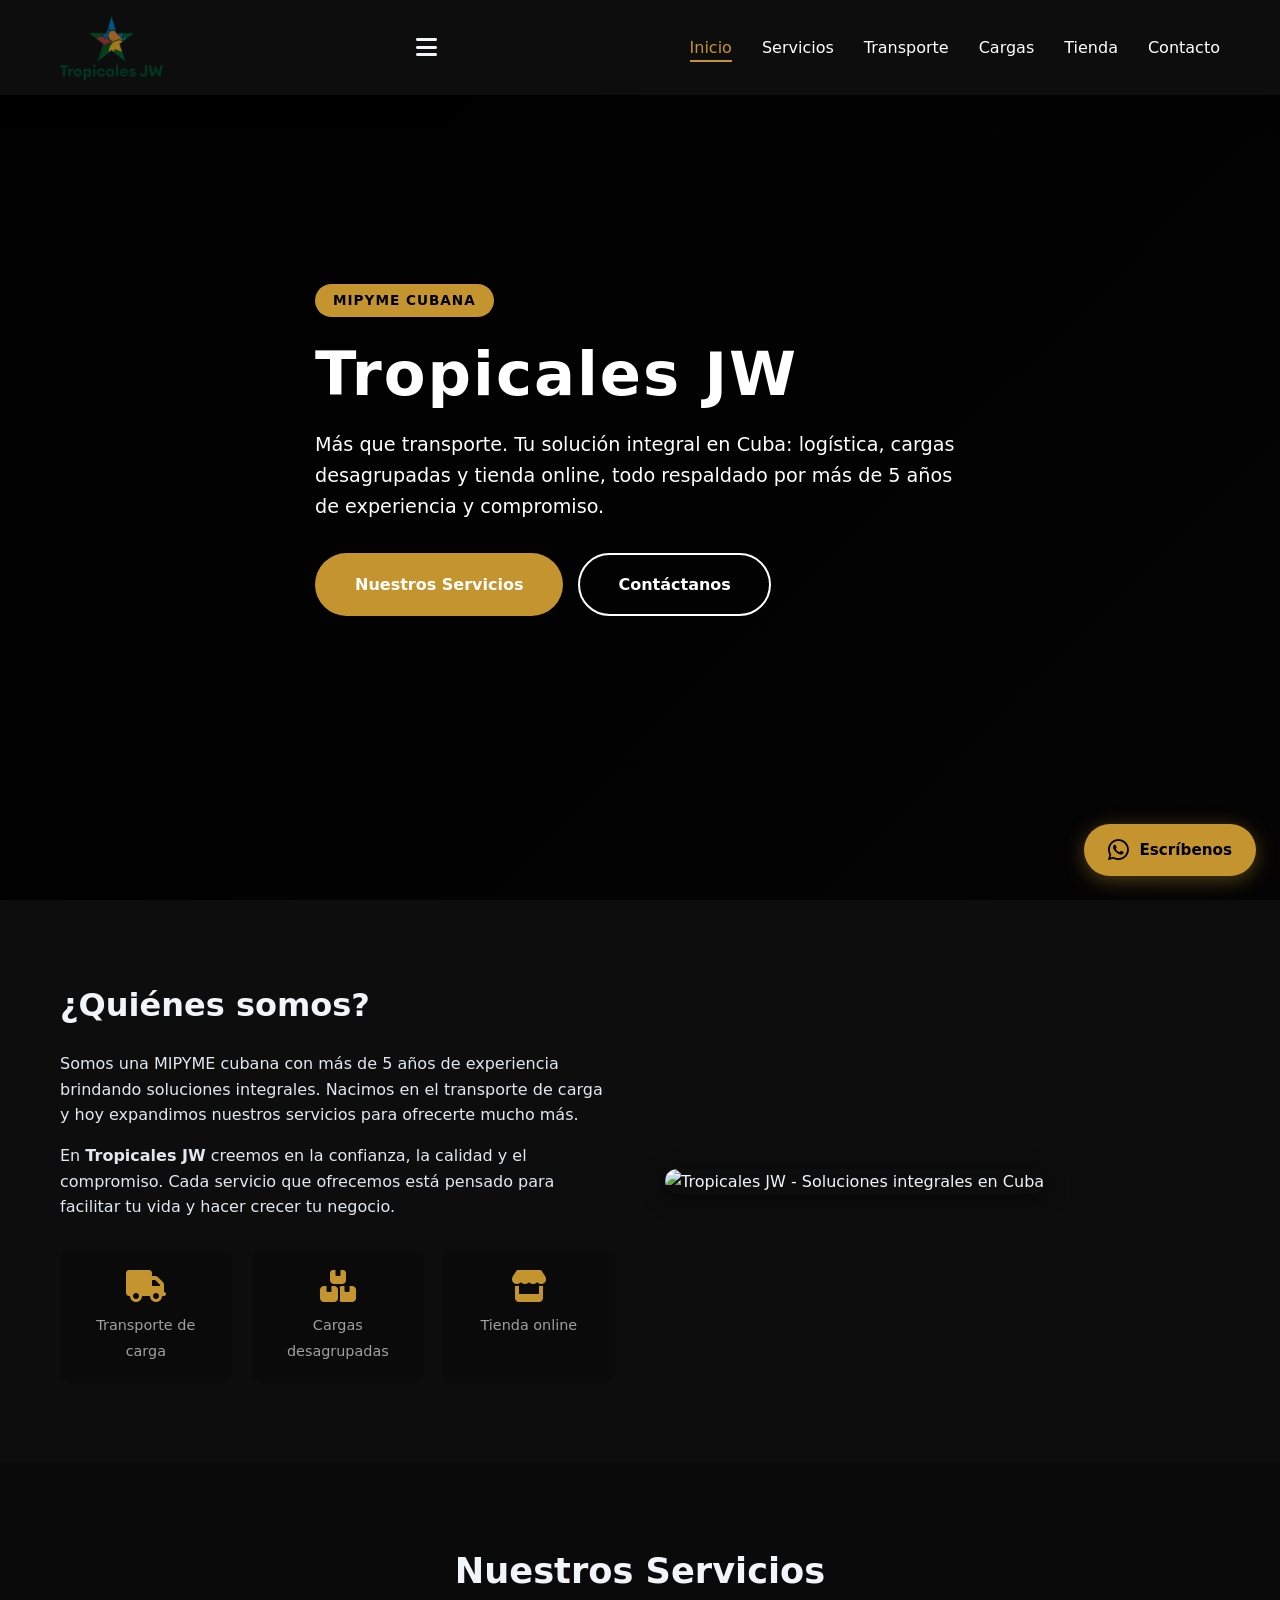
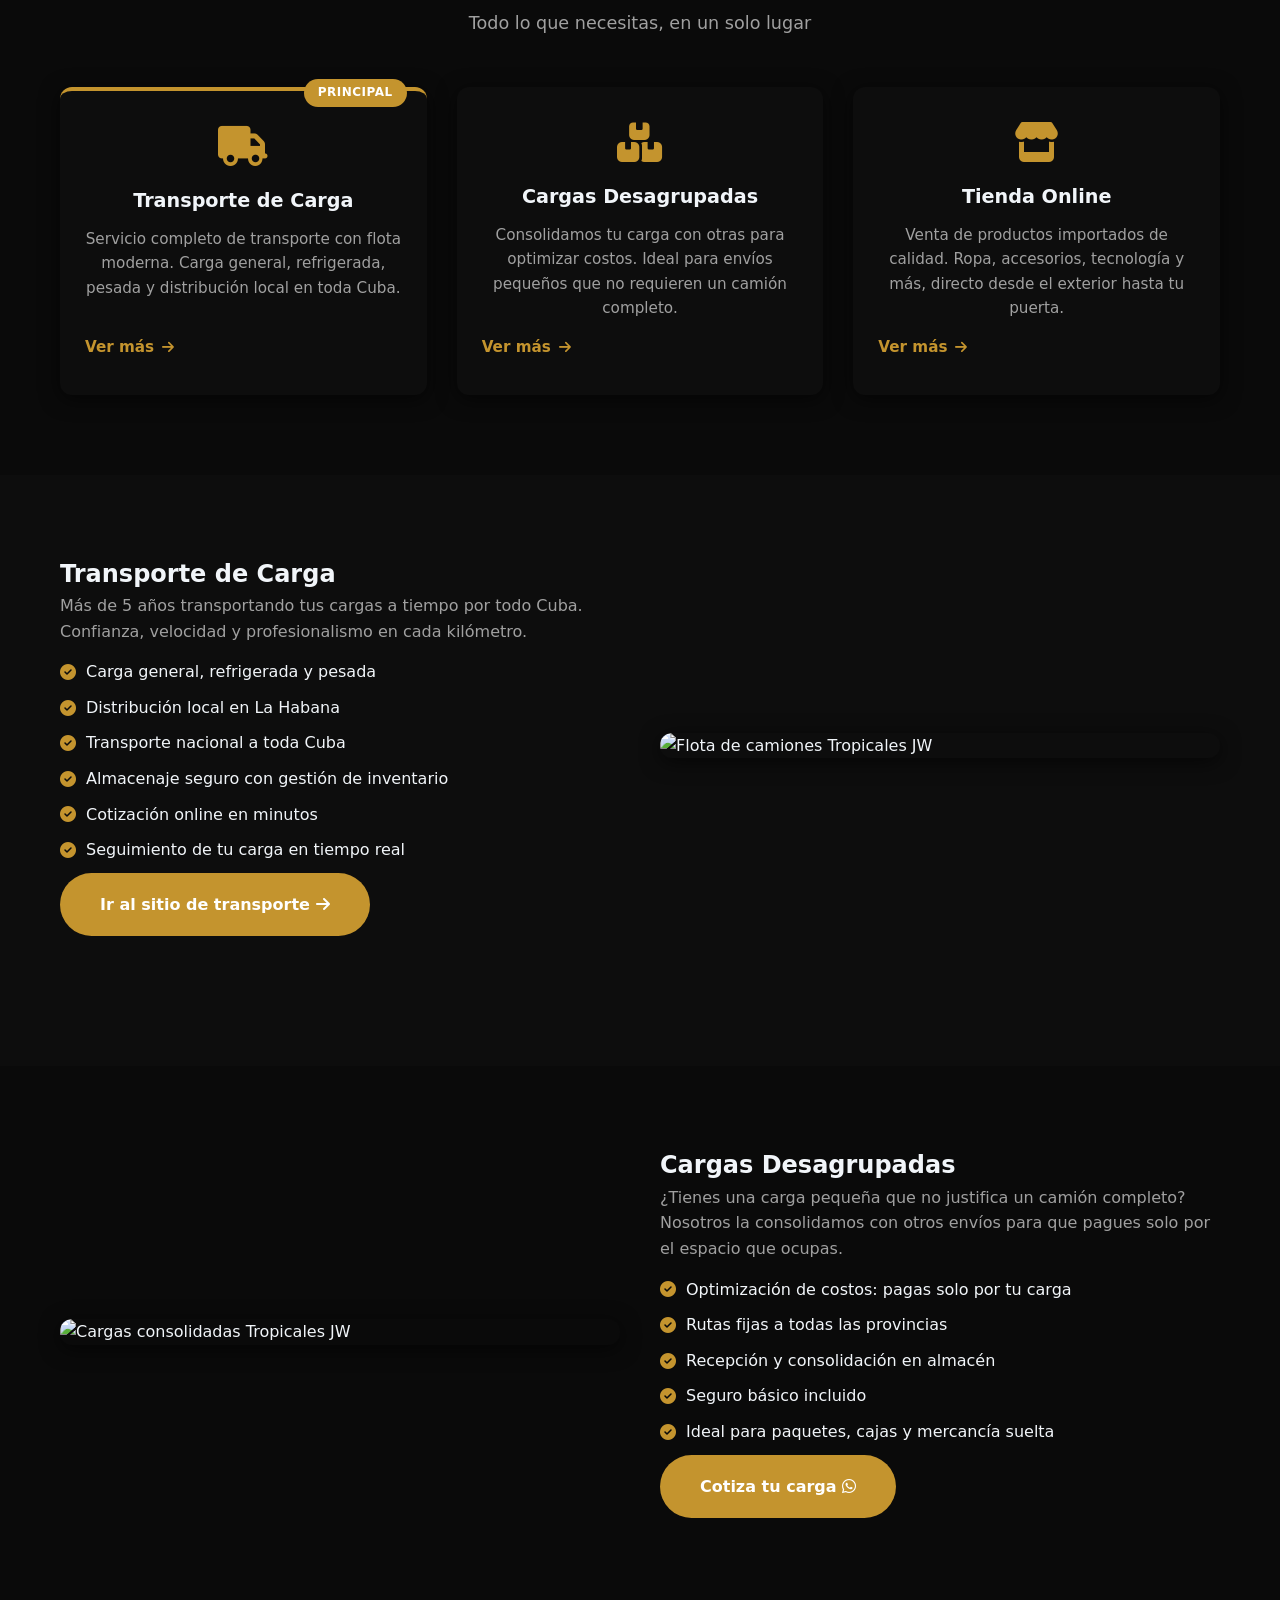
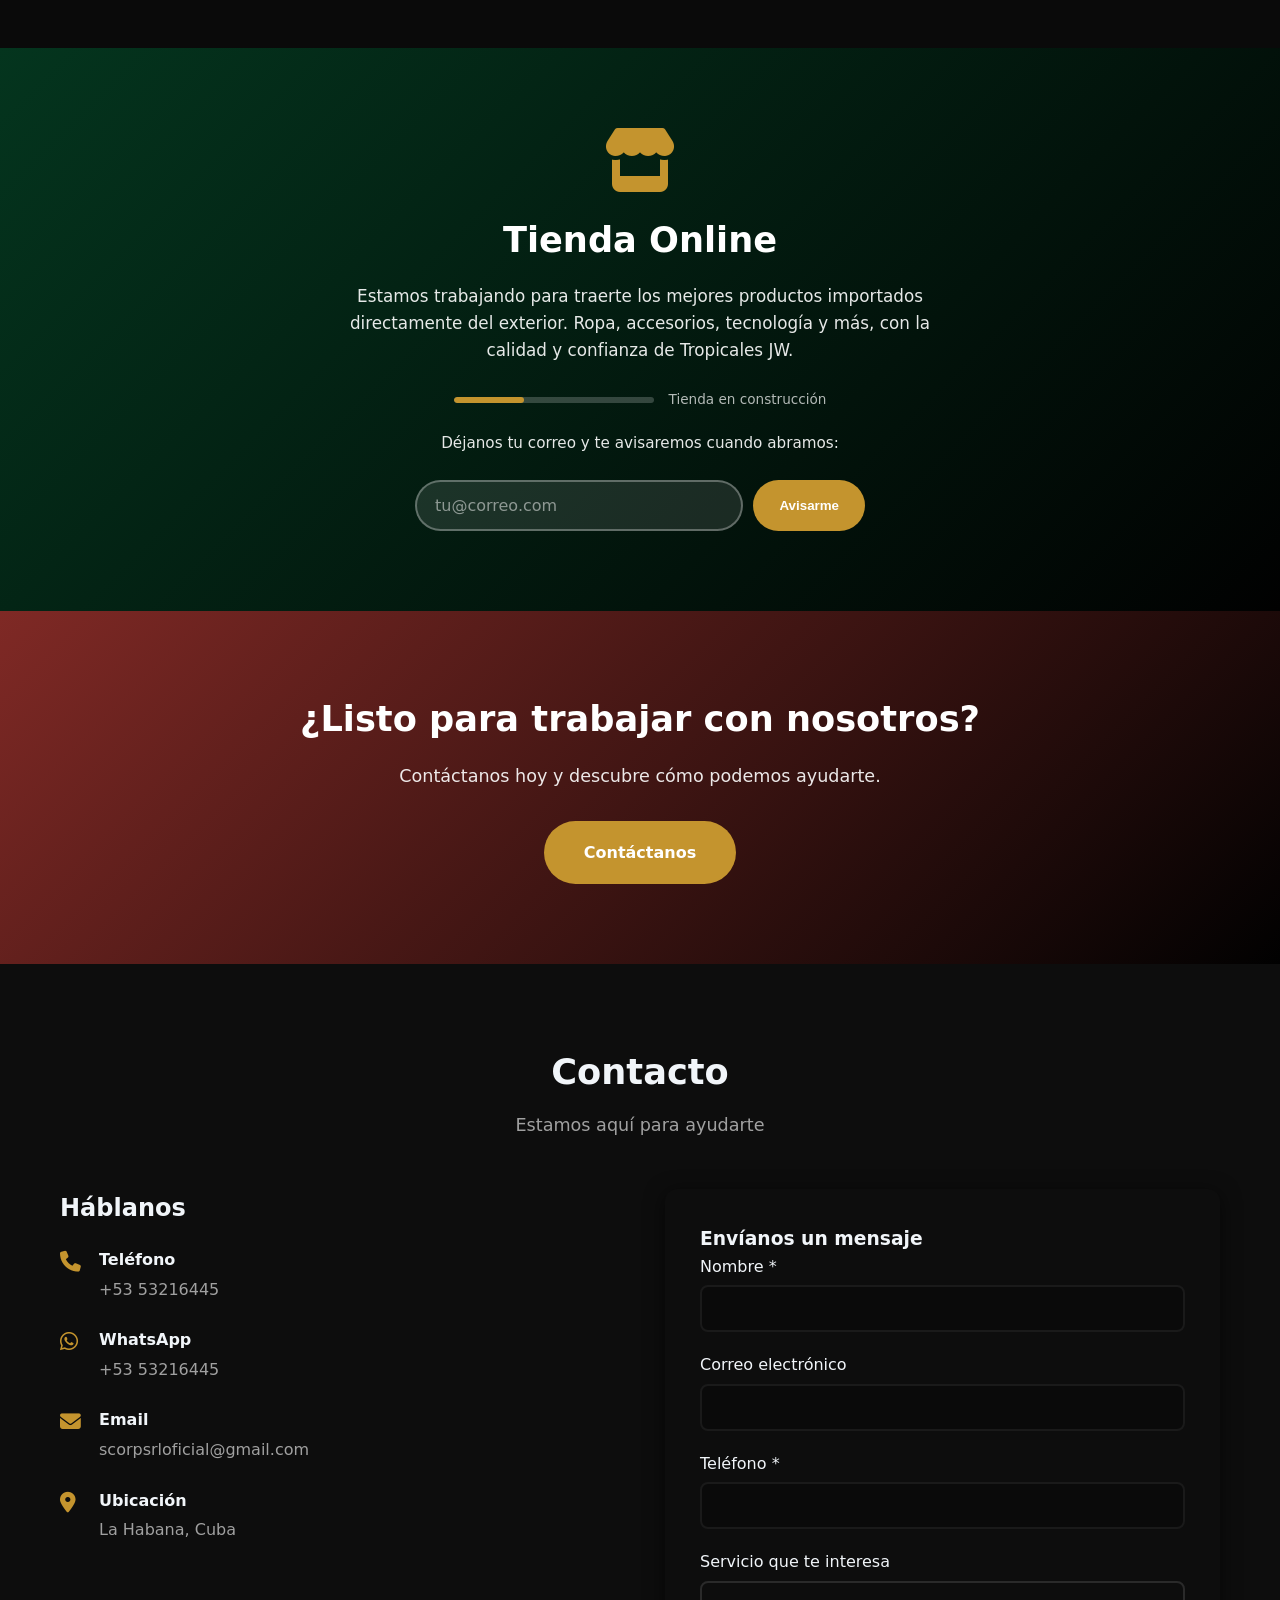
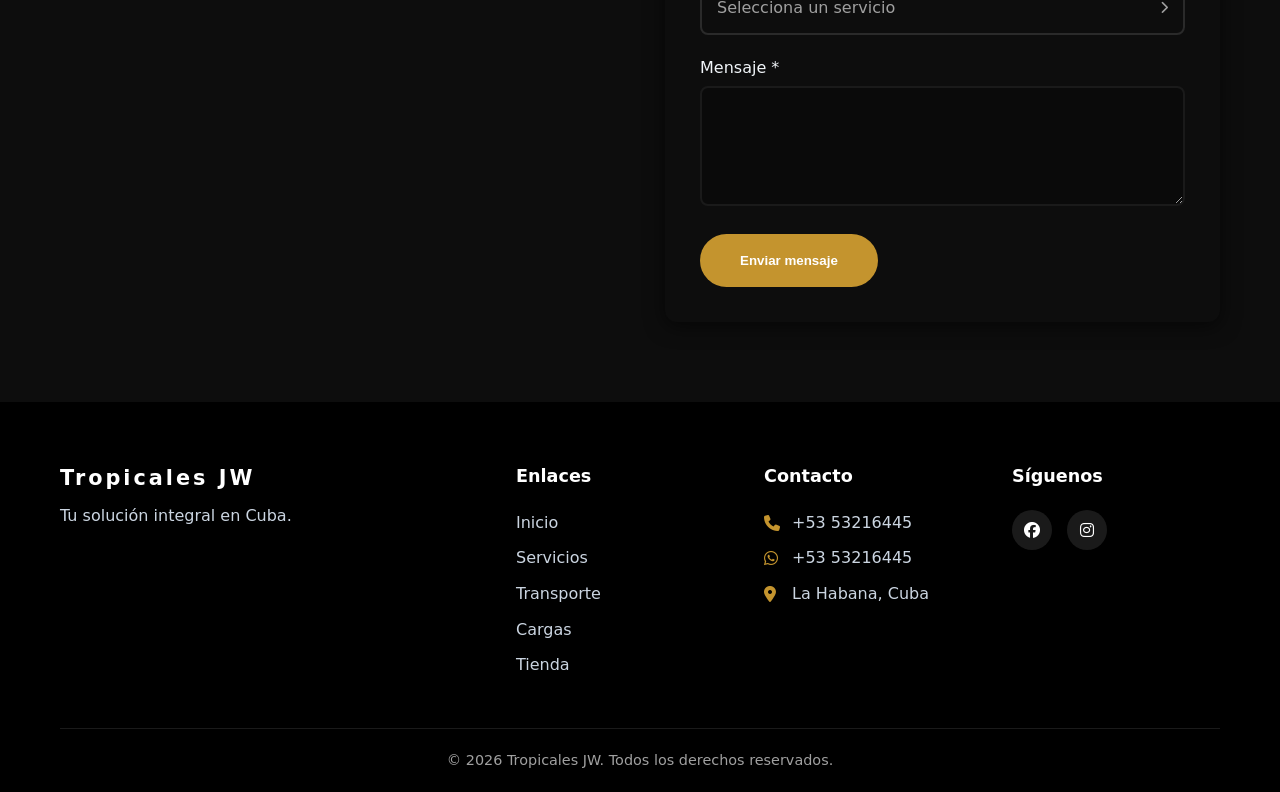
==== index.html @ 33f0ce28 "Initial commit - Tropicales JW website with tropical color palette" ====
<!DOCTYPE html>
<html lang="es">
<head>
  <meta charset="UTF-8">
  <meta name="viewport" content="width=device-width, initial-scale=1.0">
  <meta name="color-scheme" content="light dark">
  <meta http-equiv="Content-Security-Policy" content="default-src 'self'; script-src 'self' 'unsafe-inline' https://cdnjs.cloudflare.com; style-src 'self' 'unsafe-inline' https://cdnjs.cloudflare.com; img-src 'self' data: https:; font-src 'self' https://cdnjs.cloudflare.com; connect-src 'self' https://formspree.io; frame-ancestors 'none'; form-action 'self' https://formspree.io">
  <title>Tropicales JW | Transporte, Cargas y Tienda</title>
  <meta name="description" content="Tropicales JW - Tu solución integral en Cuba. Servicios de transporte de carga, cargas desagrupadas y tienda online. Confianza y calidad.">
  <meta name="keywords" content="Tropicales JW, transporte Cuba, cargas desagrupadas, tienda online Cuba, MIPYME Cuba, logística Cuba">
  <meta name="author" content="Tropicales JW">
  <meta property="og:title" content="Tropicales JW - Tu solución integral en Cuba">
  <meta property="og:description" content="Transporte de carga, cargas desagrupadas y tienda online. Todo en un solo lugar.">
  <meta property="og:type" content="website">
  <meta property="og:site_name" content="Tropicales JW">
  <meta name="twitter:card" content="summary_large_image">
  <link rel="canonical" href="https://tropicalesjw.com/">
  <link rel="stylesheet" href="css/style.css">
  <link rel="stylesheet" href="css/hub.css">
  <link rel="stylesheet" href="https://cdnjs.cloudflare.com/ajax/libs/font-awesome/6.5.0/css/all.min.css">
</head>
<body>
  <header class="header">
    <div class="container">
      <a href="index.html" class="logo">
        <img src="img/logo.png" alt="Tropicales JW" class="logo-img">
      </a>
      <button class="nav-toggle" id="navToggle" aria-label="Menú">
        <i class="fas fa-bars"></i>
      </button>
      <!-- ===== Navegación principal ===== -->
      <nav class="nav" id="nav">
        <ul>
          <li><a href="#inicio" class="active">Inicio</a></li>
          <li><a href="#servicios">Servicios</a></li>
          <li><a href="#transporte">Transporte</a></li>
          <li><a href="#cargas">Cargas</a></li>
          <li><a href="#tienda">Tienda</a></li>
          <li><a href="#contacto">Contacto</a></li>
        </ul>
      </nav>
    </div>
  </header>

  <!-- ===== HERO ===== -->
  <section class="hero hub-hero" id="inicio">
    <div class="hero-overlay"></div>
    <div class="container">
      <div class="hero-content">
        <span class="hero-badge">MIPYME Cubana</span>
        <h1>Tropicales JW</h1>
        <p>Más que transporte. Tu solución integral en Cuba: logística, cargas desagrupadas y tienda online, todo respaldado por más de 5 años de experiencia y compromiso.</p>
        <div class="hero-buttons">
          <a href="#servicios" class="btn btn-primary">Nuestros Servicios</a>
          <a href="#contacto" class="btn btn-secondary">Contáctanos</a>
        </div>
      </div>
    </div>
  </section>

  <!-- ===== QUIÉNES SOMOS ===== -->
  <section class="about section">
    <div class="container">
      <div class="about-grid">
        <div class="about-text animate-left">
          <h2>¿Quiénes somos?</h2>
          <p>Somos una MIPYME cubana con más de 5 años de experiencia brindando soluciones integrales. Nacimos en el transporte de carga y hoy expandimos nuestros servicios para ofrecerte mucho más.</p>
          <p>En <strong>Tropicales JW</strong> creemos en la confianza, la calidad y el compromiso. Cada servicio que ofrecemos está pensado para facilitar tu vida y hacer crecer tu negocio.</p>
          <div class="stats">
            <div class="stat animate-scale animate-delay-1">
              <i class="fas fa-truck"></i>
              <span class="stat-label">Transporte de carga</span>
            </div>
            <div class="stat animate-scale animate-delay-2">
              <i class="fas fa-boxes"></i>
              <span class="stat-label">Cargas desagrupadas</span>
            </div>
            <div class="stat animate-scale animate-delay-3">
              <i class="fas fa-store"></i>
              <span class="stat-label">Tienda online</span>
            </div>
          </div>
        </div>
        <div class="about-image animate-right">
          <img loading="lazy" src="https://images.unsplash.com/photo-1506973035872-a4ec16b8e8d9?w=600&q=80" alt="Tropicales JW - Soluciones integrales en Cuba">
        </div>
      </div>
    </div>
  </section>

  <!-- ===== SERVICIOS PRINCIPALES ===== -->
  <section class="services section bg-light" id="servicios">
    <div class="container">
      <h2 class="section-title">Nuestros Servicios</h2>
      <p class="section-subtitle">Todo lo que necesitas, en un solo lugar</p>
      <div class="services-grid">
        <div class="service-card featured animate animate-delay-1">
          <i class="fas fa-truck"></i>
          <h3>Transporte de Carga</h3>
          <p>Servicio completo de transporte con flota moderna. Carga general, refrigerada, pesada y distribución local en toda Cuba.</p>
          <a href="#transporte" class="service-link">Ver más <i class="fas fa-arrow-right"></i></a>
        </div>
        <div class="service-card animate animate-delay-2">
          <i class="fas fa-boxes"></i>
          <h3>Cargas Desagrupadas</h3>
          <p>Consolidamos tu carga con otras para optimizar costos. Ideal para envíos pequeños que no requieren un camión completo.</p>
          <a href="#cargas" class="service-link">Ver más <i class="fas fa-arrow-right"></i></a>
        </div>
        <div class="service-card animate animate-delay-3">
          <i class="fas fa-store"></i>
          <h3>Tienda Online</h3>
          <p>Venta de productos importados de calidad. Ropa, accesorios, tecnología y más, directo desde el exterior hasta tu puerta.</p>
          <a href="#tienda" class="service-link">Ver más <i class="fas fa-arrow-right"></i></a>
        </div>
      </div>
    </div>
  </section>

  <!-- ===== TRANSPORTE ===== -->
  <section class="transport section" id="transporte">
    <div class="container">
      <div class="service-detail-grid">
        <div class="service-detail-text animate-left">
          <h2>Transporte de Carga</h2>
          <p>Más de 5 años transportando tus cargas a tiempo por todo Cuba. Confianza, velocidad y profesionalismo en cada kilómetro.</p>
          <ul class="service-features">
            <li><i class="fas fa-check-circle"></i> Carga general, refrigerada y pesada</li>
            <li><i class="fas fa-check-circle"></i> Distribución local en La Habana</li>
            <li><i class="fas fa-check-circle"></i> Transporte nacional a toda Cuba</li>
            <li><i class="fas fa-check-circle"></i> Almacenaje seguro con gestión de inventario</li>
            <li><i class="fas fa-check-circle"></i> Cotización online en minutos</li>
            <li><i class="fas fa-check-circle"></i> Seguimiento de tu carga en tiempo real</li>
          </ul>
          <a href="transporte/" class="btn btn-primary">
            Ir al sitio de transporte <i class="fas fa-arrow-right"></i>
          </a>
        </div>
        <div class="service-detail-image animate-right">
          <img loading="lazy" src="https://images.unsplash.com/photo-1601584115197-04ecc0da31d7?w=600&q=80" alt="Flota de camiones Tropicales JW">
        </div>
      </div>
    </div>
  </section>

  <!-- ===== CARGAS DESAGRUPADAS ===== -->
  <section class="cargas section bg-light" id="cargas">
    <div class="container">
      <div class="service-detail-grid reverse">
        <div class="service-detail-text animate-right">
          <h2>Cargas Desagrupadas</h2>
          <p>¿Tienes una carga pequeña que no justifica un camión completo? Nosotros la consolidamos con otros envíos para que pagues solo por el espacio que ocupas.</p>
          <ul class="service-features">
            <li><i class="fas fa-check-circle"></i> Optimización de costos: pagas solo por tu carga</li>
            <li><i class="fas fa-check-circle"></i> Rutas fijas a todas las provincias</li>
            <li><i class="fas fa-check-circle"></i> Recepción y consolidación en almacén</li>
            <li><i class="fas fa-check-circle"></i> Seguro básico incluido</li>
            <li><i class="fas fa-check-circle"></i> Ideal para paquetes, cajas y mercancía suelta</li>
          </ul>
          <a href="https://wa.me/5353216445" class="btn btn-primary" target="_blank">
            Cotiza tu carga <i class="fab fa-whatsapp"></i>
          </a>
        </div>
        <div class="service-detail-image animate-left">
          <img loading="lazy" src="https://images.unsplash.com/photo-1566576912321-d58ddd7a6088?w=600&q=80" alt="Cargas consolidadas Tropicales JW">
        </div>
      </div>
    </div>
  </section>

  <!-- ===== TIENDA ===== -->
  <section class="store section" id="tienda">
    <div class="container">
      <div class="store-content animate">
        <i class="fas fa-store"></i>
        <h2>Tienda Online</h2>
        <p>Estamos trabajando para traerte los mejores productos importados directamente del exterior. Ropa, accesorios, tecnología y más, con la calidad y confianza de Tropicales JW.</p>
        <div class="store-progress">
          <div class="store-progress-bar">
            <div class="store-progress-fill"></div>
          </div>
          <span>Tienda en construcción</span>
        </div>
        <p class="store-notify">Déjanos tu correo y te avisaremos cuando abramos:</p>
        <form class="store-form" id="storeForm">
          <div class="store-form-group">
            <input type="email" id="storeEmail" placeholder="tu@correo.com" required>
            <button type="submit" class="btn btn-primary">Avisarme</button>
          </div>
        </form>
      </div>
    </div>
  </section>

  <!-- ===== CTA ===== -->
  <section class="cta section">
    <div class="container animate">
      <h2>¿Listo para trabajar con nosotros?</h2>
      <p>Contáctanos hoy y descubre cómo podemos ayudarte.</p>
      <a href="#contacto" class="btn btn-primary">Contáctanos</a>
    </div>
  </section>

  <!-- ===== CONTACTO ===== -->
  <section class="contact section" id="contacto">
    <div class="container">
      <h2 class="section-title">Contacto</h2>
      <p class="section-subtitle">Estamos aquí para ayudarte</p>
      <div class="contact-grid">
        <div class="contact-info animate-left">
          <h3>Háblanos</h3>
          <div class="contact-info-item">
            <i class="fas fa-phone"></i>
            <div>
              <h4>Teléfono</h4>
              <p><a href="tel:+5353216445">+53 53216445</a></p>
            </div>
          </div>
          <div class="contact-info-item">
            <i class="fab fa-whatsapp"></i>
            <div>
              <h4>WhatsApp</h4>
              <p><a href="https://wa.me/5353216445" target="_blank">+53 53216445</a></p>
            </div>
          </div>
          <div class="contact-info-item">
            <i class="fas fa-envelope"></i>
            <div>
              <h4>Email</h4>
              <p><a href="mailto:scorpsrloficial@gmail.com">scorpsrloficial@gmail.com</a></p>
            </div>
          </div>
          <div class="contact-info-item">
            <i class="fas fa-map-marker-alt"></i>
            <div>
              <h4>Ubicación</h4>
              <p>La Habana, Cuba</p>
            </div>
          </div>
        </div>
        <div class="contact-form animate-right">
          <h3>Envíanos un mensaje</h3>
          <form id="contactForm" data-hub-form>
            <div class="form-group">
              <label for="nombre">Nombre *</label>
              <input type="text" id="nombre" required>
            </div>
            <div class="form-group">
              <label for="email">Correo electrónico</label>
              <input type="email" id="email">
            </div>
            <div class="form-group">
              <label for="telefono">Teléfono *</label>
              <input type="tel" id="telefono" required>
            </div>
            <div class="form-group">
              <label for="servicio-select">Servicio que te interesa</label>
              <div class="custom-select">
                <select id="servicio">
                  <option value="">Selecciona un servicio</option>
                  <option value="Transporte de carga">Transporte de carga</option>
                  <option value="Cargas desagrupadas">Cargas desagrupadas</option>
                  <option value="Tienda online">Tienda online</option>
                  <option value="Otro">Otro</option>
                </select>
                <div class="custom-select-trigger">
                  <span class="custom-select-text">Selecciona un servicio</span>
                  <span class="custom-select-arrow"><i class="fas fa-chevron-right"></i></span>
                </div>
                <div class="custom-select-options"></div>
              </div>
            </div>
            <div class="form-group" style="display:none">
              <input type="text" id="honeypot" tabindex="-1" autocomplete="off">
            </div>
            <div class="form-group">
              <label for="mensaje">Mensaje *</label>
              <textarea id="mensaje" rows="4" required></textarea>
            </div>
            <button type="submit" class="btn btn-primary">Enviar mensaje</button>
          </form>
        </div>
      </div>
    </div>
  </section>

  <!-- ===== FOOTER ===== -->
  <footer class="footer">
    <div class="container">
      <div class="footer-grid">
        <div class="footer-brand">
          <h3 class="footer-logo-text">Tropicales JW</h3>
          <p>Tu solución integral en Cuba.</p>
        </div>
        <div class="footer-links">
          <h4>Enlaces</h4>
          <ul>
            <li><a href="#inicio">Inicio</a></li>
            <li><a href="#servicios">Servicios</a></li>
            <li><a href="#transporte">Transporte</a></li>
            <li><a href="#cargas">Cargas</a></li>
            <li><a href="#tienda">Tienda</a></li>
          </ul>
        </div>
        <div class="footer-contact">
          <h4>Contacto</h4>
          <p><i class="fas fa-phone"></i> <a href="tel:+5353216445">+53 53216445</a></p>
          <p><i class="fab fa-whatsapp"></i> <a href="https://wa.me/5353216445" target="_blank">+53 53216445</a></p>
          <p><i class="fas fa-map-marker-alt"></i> La Habana, Cuba</p>
        </div>
        <div class="footer-social">
          <h4>Síguenos</h4>
          <div class="social-icons">
            <a href="https://www.facebook.com/share/1993zUESSt/" target="_blank" rel="noopener noreferrer" aria-label="Facebook"><i class="fab fa-facebook"></i></a>
            <a href="#" aria-label="Instagram"><i class="fab fa-instagram"></i></a>
          </div>
        </div>
      </div>
      <div class="footer-bottom">
        <p>&copy; 2026 Tropicales JW. Todos los derechos reservados.</p>
      </div>
    </div>
  </footer>

  <!-- WhatsApp Float -->
  <a href="https://wa.me/5353216445" class="whatsapp-float" target="_blank" rel="noopener" id="whatsappFloat">
    <i class="fab fa-whatsapp"></i> Escríbenos
  </a>

  <!-- theme.js eliminado: el sitio ahora usa solo tema oscuro fijo -->
  <script src="js/script.js"></script>
  <script src="js/hub.js"></script>
</body>
</html>
---- css/style.css ----
* {
  margin: 0;
  padding: 0;
  box-sizing: border-box;
}

/* ================================================================
   style.css — ESTILOS GLOBALES (tema oscuro fijo)
   ================================================================
   NOTA: Este sitio usa SOLO tema oscuro. Ya no hay toggle
   claro/oscuro. Si ves referencias a 'html.dark' abajo es porque
   antes existía un modo claro y se eliminó. Todo está unificado
   en modo oscuro.
   ================================================================ */

:root {
  /* ============================================================
     PALETA DE COLORES — extraída de tropicales.jpeg
     - Fondo: negro profundo (#010101)
     - Acento principal: dorado/ámbar (#C4942E)
     - Secundario: rojo burgundy (#7F2925)
     - Verde bosque: (#04351E)
     ============================================================ */
  --primary: #070707;
  --primary-dark: #000000;
  --accent: #C4942E;
  --accent-dark: #9D6C20;
  --secondary: #7F2925;
  --secondary-light: #A33D38;
  --green: #04351E;
  --green-light: #0A6B3A;
  --light: #0A0A0A;
  --dark: #000000;
  --text: #F1F5F9;
  --text-light: #A0A0A0;
  --white: #fff;
  --surface: #0D0D0D;
  --shadow: 0 4px 20px rgba(0,0,0,0.6);
  --radius: 12px;
  --transition: 0.3s ease;
}

html { scroll-behavior: smooth; }

/* ===== Animaciones ===== */
@keyframes fadeInUp {
  from { opacity: 0; transform: translateY(40px); }
  to   { opacity: 1; transform: translateY(0); }
}

@keyframes fadeInLeft {
  from { opacity: 0; transform: translateX(-40px); }
  to   { opacity: 1; transform: translateX(0); }
}

@keyframes fadeInRight {
  from { opacity: 0; transform: translateX(40px); }
  to   { opacity: 1; transform: translateX(0); }
}

@keyframes fadeInScale {
  from { opacity: 0; transform: scale(0.85); }
  to   { opacity: 1; transform: scale(1); }
}

@keyframes pulse {
  0%, 100% { transform: scale(1); }
  50%      { transform: scale(1.05); }
}

@keyframes float {
  0%, 100% { transform: translateY(0); }
  50%      { transform: translateY(-8px); }
}

@keyframes heroText {
  from { opacity: 0; transform: translateY(30px); }
  to   { opacity: 1; transform: translateY(0); }
}

.animate {
  opacity: 0;
}

.animate.visible {
  animation: fadeInUp 0.7s ease forwards;
}

.animate-left.visible {
  animation: fadeInLeft 0.7s ease forwards;
}

.animate-right.visible {
  animation: fadeInRight 0.7s ease forwards;
}

.animate-scale.visible {
  animation: fadeInScale 0.6s ease forwards;
}

.animate-delay-1 { animation-delay: 0.1s; }
.animate-delay-2 { animation-delay: 0.2s; }
.animate-delay-3 { animation-delay: 0.3s; }
.animate-delay-4 { animation-delay: 0.4s; }
.animate-delay-5 { animation-delay: 0.5s; }
.animate-delay-6 { animation-delay: 0.6s; }

body {
  font-family: 'Segoe UI', system-ui, -apple-system, sans-serif;
  color: var(--text);
  line-height: 1.6;
  -webkit-tap-highlight-color: transparent;
  background: var(--surface);
}

.container {
  max-width: 1200px;
  margin: 0 auto;
  padding: 0 20px;
}

.section { padding: 80px 0; }

.bg-light { background: var(--light); }

.section-title {
  text-align: center;
  font-size: 2.2rem;
  color: var(--text);
  margin-bottom: 10px;
}

.section-subtitle {
  text-align: center;
  color: var(--text-light);
  margin-bottom: 50px;
  font-size: 1.1rem;
}

/* ===== Header ===== */
.header {
  position: fixed;
  top: 0;
  left: 0;
  width: 100%;
  background: var(--surface);
  box-shadow: var(--shadow);
  z-index: 1000;
  padding: 15px 0;
  transition: var(--transition);
}
.header.scrolled {
  background: rgba(7,7,7,0.98);
  box-shadow: 0 4px 20px rgba(0,0,0,0.5);
}

.header .container {
  display: flex;
  justify-content: space-between;
  align-items: center;
}

.logo {
  display: flex;
  align-items: center;
  gap: 10px;
  text-decoration: none;
  color: #fff;
  font-size: 1.4rem;
  font-weight: 700;
}

.logo i { color: var(--accent); font-size: 1.8rem; }

.logo-img { height: 65px; width: auto; border-radius: 8px; }

.nav {
  display: flex;
  align-items: center;
  gap: 20px;
}

.nav ul {
  display: flex;
  list-style: none;
  gap: 30px;
}

.nav a {
  text-decoration: none;
  color: #fff;
  font-weight: 500;
  transition: var(--transition);
  padding-bottom: 5px;
  position: relative;
}

.nav a::after {
  content: '';
  position: absolute;
  bottom: 0;
  left: 0;
  width: 0;
  height: 2px;
  background: var(--accent);
  transition: var(--transition);
}

.nav a:hover::after,
.nav a.active::after { width: 100%; }

.nav a:hover,
.nav a.active { color: var(--accent); }

.nav-toggle {
  display: none;
  background: none;
  border: none;
  font-size: 1.5rem;
  color: var(--text);
  cursor: pointer;
}

/* ===== Hero ===== */
.hero {
  height: 100vh;
  height: 100dvh;
  min-height: 500px;
  display: flex;
  align-items: center;
  position: relative;
  margin-top: 0;
  overflow: hidden;
  background: url('https://images.unsplash.com/photo-1506973035872-a4ec16b8e8d9?w=1600&q=80') center/cover no-repeat;
}

.hero-video {
  position: absolute;
  top: 0;
  left: 0;
  width: 100%;
  height: 100%;
  object-fit: cover;
  z-index: 0;
  pointer-events: none;
}

.hero-overlay {
  position: absolute;
  inset: 0;
  background: linear-gradient(135deg, rgba(0,0,0,0.92), rgba(7,7,7,0.6));
  z-index: 1;
}

.hero-content {
  position: relative;
  z-index: 2;
  color: var(--white);
  max-width: 650px;
}

.hero-content h1 {
  font-size: 3.2rem;
  line-height: 1.2;
  margin-bottom: 20px;
  animation: heroText 0.8s ease 0.2s both;
}

.hero-content p {
  font-size: 1.2rem;
  margin-bottom: 30px;
  opacity: 0.9;
  animation: heroText 0.8s ease 0.4s both;
}

.hero-buttons {
  display: flex; gap: 15px; flex-wrap: wrap;
  animation: heroText 0.8s ease 0.6s both;
}

.btn-primary:hover {
  animation: pulse 0.6s ease;
}

.btn {
  display: inline-block;
  padding: 17px 38px;
  border-radius: 50px;
  text-decoration: none;
  font-weight: 600;
  transition: var(--transition);
  border: 2px solid transparent;
}

.btn-primary {
  background: var(--accent);
  color: var(--white);
}

.btn-primary:hover {
  background: var(--accent-dark);
  transform: translateY(-2px);
  box-shadow: 0 6px 20px rgba(196,148,46,0.4);
}

.btn-secondary {
  background: transparent;
  color: var(--white);
  border-color: var(--white);
}

.btn-secondary:hover {
  background: var(--white);
  color: var(--primary);
}

/* ===== About ===== */
.about-grid {
  display: grid;
  grid-template-columns: 1fr 1fr;
  gap: 50px;
  align-items: center;
}

.about-text h2 {
  font-size: 2rem;
  color: #F1F5F9;
  margin-bottom: 20px;
}

.about-text p {
  margin-bottom: 15px;
  color: #E2E8F0;
}

.stats {
  display: grid;
  grid-template-columns: repeat(3, 1fr);
  gap: 20px;
  margin-top: 30px;
}

.stat {
  text-align: center;
  padding: 20px;
  background: var(--light);
  border-radius: var(--radius);
  transition: var(--transition);
}

.stat:hover { transform: translateY(-5px); box-shadow: var(--shadow); }

.stat-number {
  display: block;
  font-size: 2rem;
  font-weight: 700;
  color: var(--accent);
}

.stat-label {
  font-size: 0.9rem;
  color: var(--text-light);
}

.about-image img {
  width: 100%;
  border-radius: var(--radius);
  box-shadow: var(--shadow);
}

/* ===== Services ===== */
.services-grid {
  display: grid;
  grid-template-columns: repeat(3, 1fr);
  gap: 30px;
}

.service-card {
  background: var(--surface);
  padding: 35px 25px;
  border-radius: var(--radius);
  text-align: center;
  transition: var(--transition);
  box-shadow: var(--shadow);
}

.service-card:hover {
  transform: translateY(-8px);
  box-shadow: 0 8px 30px rgba(0,0,0,0.4);
}

.service-card.featured {
  border-top: 4px solid var(--accent);
  position: relative;
}

.service-card.featured::before {
  content: 'Principal';
  position: absolute;
  top: -12px;
  right: 20px;
  background: var(--accent);
  color: var(--white);
  font-size: 0.75rem;
  font-weight: 700;
  padding: 4px 14px;
  border-radius: 20px;
  text-transform: uppercase;
  letter-spacing: 0.5px;
}

.service-card i {
  font-size: 2.5rem;
  color: var(--accent);
  margin-bottom: 20px;
  display: inline-block;
}

.service-card:hover i {
  animation: float 1.5s ease infinite;
}

.service-card h3 {
  font-size: 1.2rem;
  color: var(--text);
  margin-bottom: 10px;
}

.service-card p {
  color: var(--text-light);
  font-size: 0.95rem;
}

/* ===== CTA ===== */
.cta {
  background: linear-gradient(135deg, #7F2925, #010101);
  text-align: center;
  color: var(--white);
}

.cta h2 {
  font-size: 2.2rem;
  margin-bottom: 15px;
}

.cta p {
  font-size: 1.1rem;
  margin-bottom: 30px;
  opacity: 0.9;
}

/* ===== Footer ===== */
.footer {
  background: var(--dark);
  color: var(--white);
  padding: 60px 0 0;
}

.footer-grid {
  display: grid;
  grid-template-columns: 2fr 1fr 1fr 1fr;
  gap: 40px;
  padding-bottom: 40px;
  border-bottom: 1px solid rgba(255,255,255,0.1);
}

.footer-brand i {
  font-size: 2rem;
  color: var(--accent);
  margin-bottom: 10px;
}

.footer-logo-text {
  font-size: 2rem;
  font-weight: 800;
  color: var(--white);
  margin-bottom: 8px;
  letter-spacing: 3px;
}

.footer-brand h3 {
  font-size: 1.3rem;
  margin-bottom: 8px;
}

.footer-brand p { color: #CBD5E1; }

.footer h4 {
  margin-bottom: 20px;
  font-size: 1.1rem;
}

.footer-links ul { list-style: none; }

.footer-links ul li { margin-bottom: 10px; }

.footer-links a {
  color: #CBD5E1;
  text-decoration: none;
  transition: var(--transition);
}

.footer-links a:hover { color: var(--accent); }

.footer-contact p {
  color: #CBD5E1;
  margin-bottom: 10px;
  display: flex;
  align-items: center;
  gap: 10px;
}

.footer-contact i { color: var(--accent); width: 18px; }

.social-icons {
  display: flex;
  gap: 15px;
}

.social-icons a {
  display: flex;
  align-items: center;
  justify-content: center;
  width: 40px;
  height: 40px;
  border-radius: 50%;
  background: rgba(255,255,255,0.1);
  color: var(--white);
  text-decoration: none;
  transition: var(--transition);
}

.social-icons a:hover {
  background: var(--accent);
  transform: translateY(-3px);
}

.footer-bottom {
  text-align: center;
  padding: 20px 0;
  color: #A0A0A0;
  font-size: 0.9rem;
}

/* ===== Page Hero (subpages) ===== */
.page-hero {
  padding: 150px 0 60px;
  background: linear-gradient(135deg, var(--primary), var(--primary-dark));
  text-align: center;
  color: var(--white);
}

.page-hero h1 { font-size: 2.8rem; margin-bottom: 10px; }

.page-hero p { font-size: 1.1rem; opacity: 0.9; }

/* ===== Services Page ===== */
.service-detail-grid {
  display: grid;
  grid-template-columns: 1fr 1fr;
  gap: 40px;
  margin-bottom: 50px;
  align-items: center;
}

.service-detail-grid.reverse .service-detail-image { order: -1; }

.service-detail-image {
  overflow: hidden;
  border-radius: var(--radius);
  box-shadow: var(--shadow);
}

.service-detail-image img {
  width: 100%;
  display: block;
  transition: transform 0.6s ease;
}

.service-detail-image:hover img {
  transform: scale(1.08);
}

.service-detail-text h3 {
  font-size: 1.6rem;
  color: var(--text);
  margin-bottom: 15px;
}

.service-detail-text p {
  color: var(--text-light);
  margin-bottom: 15px;
}

.service-features { list-style: none; }

.service-features li {
  margin-bottom: 10px;
  display: flex;
  align-items: center;
  gap: 10px;
}

.service-features i { color: var(--accent); }

/* ===== Fleet Page ===== */
.fleet-grid {
  display: grid;
  grid-template-columns: repeat(3, 1fr);
  gap: 30px;
}

.fleet-card {
  background: var(--surface);
  border-radius: var(--radius);
  overflow: hidden;
  box-shadow: 0 2px 10px rgba(0,0,0,0.3);
  transition: var(--transition);
}

.fleet-card:hover {
  transform: translateY(-8px) scale(1.02);
  box-shadow: var(--shadow);
}

.fleet-card img {
  transition: transform 0.5s ease;
}

.fleet-card:hover img {
  transform: scale(1.1);
}

.fleet-card img {
  width: 100%;
  height: 200px;
  object-fit: cover;
}

.fleet-card-content {
  padding: 20px;
}

.fleet-card-content h3 {
  color: var(--text);
  margin-bottom: 8px;
}

.fleet-card-content p {
  color: var(--text-light);
  font-size: 0.9rem;
  margin-bottom: 12px;
}

.fleet-specs {
  display: flex;
  gap: 15px;
  flex-wrap: wrap;
}

.fleet-specs span {
  background: #1A1A1A;
  padding: 4px 12px;
  border-radius: 20px;
  font-size: 0.8rem;
  color: #CBD5E1;
  font-weight: 500;
}

/* ===== Contact Page ===== */
.contact-grid {
  display: grid;
  grid-template-columns: 1fr 1fr;
  gap: 50px;
}

.contact-info h3 {
  font-size: 1.5rem;
  color: var(--text);
  margin-bottom: 20px;
}

.contact-info-item {
  display: flex;
  gap: 15px;
  margin-bottom: 25px;
}

.contact-info-item i {
  font-size: 1.3rem;
  color: var(--accent);
  margin-top: 4px;
  width: 24px;
}

.contact-info-item h4 {
  font-size: 1rem;
  color: var(--text);
  margin-bottom: 4px;
}

.contact-info-item p { color: var(--text-light); }

.contact-form {
  background: var(--surface);
  padding: 35px;
  border-radius: var(--radius);
  box-shadow: var(--shadow);
}

.form-group {
  margin-bottom: 20px;
  transition: transform 0.3s ease;
}

.form-group:focus-within {
  transform: translateX(4px);
}

.form-group label {
  display: block;
  font-weight: 500;
  color: var(--text);
  margin-bottom: 6px;
  transition: color 0.3s ease;
}

.form-group:focus-within label {
  color: var(--accent);
}

.form-group input,
.form-group select,
.form-group textarea {
  width: 100%;
  padding: 12px 15px;
  border: 2px solid #2A2A2A;
  border-radius: 8px;
  font-family: inherit;
  font-size: 1rem;
  background: var(--surface);
  color: var(--text);
  transition: all 0.3s ease;
}

.form-group select {
  appearance: none;
  -webkit-appearance: none;
  cursor: pointer;
  padding-right: 40px;
}

/* ===== Custom Select ===== */
.custom-select {
  position: relative;
}

.custom-select select {
  display: none;
}

.custom-select-trigger {
  display: flex;
  align-items: center;
  justify-content: space-between;
  width: 100%;
  padding: 12px 15px;
  border: 2px solid #2A2A2A;
  border-radius: 8px;
  background: var(--surface);
  cursor: pointer;
  transition: all 0.3s ease;
}

.custom-select-trigger:hover {
  border-color: var(--accent);
}

.custom-select.open .custom-select-trigger {
  border-color: var(--accent);
  box-shadow: 0 0 0 3px rgba(196,148,46,0.2);
}

.custom-select-text {
  color: var(--text-light);
  font-size: 1rem;
  transition: color 0.3s ease;
}

.custom-select-text.selected {
  color: var(--text);
}

.custom-select-arrow {
  transition: all 0.3s ease;
  color: var(--text-light);
  font-size: 0.8rem;
}

.custom-select.open .custom-select-arrow {
  transform: rotate(90deg);
  color: var(--accent);
}

.custom-select-options {
  position: absolute;
  top: calc(100% + 4px);
  left: 0;
  width: 100%;
  background: var(--surface);
  border: 2px solid #2A2A2A;
  border-radius: 8px;
  box-shadow: 0 8px 30px rgba(0,0,0,0.5);
  overflow: hidden;
  opacity: 0;
  transform: translateY(-8px) scale(0.97);
  pointer-events: none;
  transition: all 0.3s ease;
  z-index: 10;
}

.custom-select.open .custom-select-options {
  opacity: 1;
  transform: translateY(0) scale(1);
  pointer-events: all;
}

.custom-select-option {
  padding: 12px 16px;
  cursor: pointer;
  transition: all 0.2s ease;
  font-size: 1rem;
  color: var(--text);
  border-left: 3px solid transparent;
}

.custom-select-option:not(:last-child) {
  border-bottom: 1px solid #2A2A2A;
}

.custom-select-option:hover {
  background: #1A1A1A;
  padding-left: 22px;
  border-left-color: var(--accent);
}

.custom-select-option.selected {
  color: var(--accent);
  font-weight: 600;
  background: #1A1A1A;
  border-left-color: var(--accent);
}

.form-group input:focus,
.form-group select:focus,
.form-group textarea:focus {
  outline: none;
  border-color: var(--accent);
  box-shadow: 0 0 0 3px rgba(196,148,46,0.25), 0 4px 12px rgba(0,0,0,0.2);
  transform: scale(1.01);
}

.form-group select:focus {
  border-color: var(--accent);
  box-shadow: 0 0 0 3px rgba(196,148,46,0.25), 0 4px 12px rgba(0,0,0,0.2);
  transform: scale(1.01);
}

.form-group select option {
  padding: 10px;
  background: var(--surface);
  color: var(--text);
}

.form-group input:not(:placeholder-shown),
.form-group textarea:not(:placeholder-shown) {
  background: #0A0A0A;
  border-color: #1A1A1A;
}

.form-group textarea { resize: vertical; min-height: 120px; }

/* ===== Stat icons ===== */
.stat i {
  font-size: 2rem;
  color: var(--accent);
  margin-bottom: 10px;
  display: block;
}
/* NOTA: .stat i, .service-features i, .service-card i heredan
   color: var(--accent) que ahora es #C4942E (oro tropical) */

/* ===== Coverage ===== */
.coverage {
  background: var(--light);
}

.coverage-content {
  max-width: 800px;
  margin: 0 auto;
  text-align: center;
}

.coverage-content p {
  color: var(--text-light);
  margin-bottom: 18px;
  font-size: 1.05rem;
  line-height: 1.8;
}

/* ===== WhatsApp Float ===== */
.whatsapp-float {
  position: fixed;
  bottom: 24px;
  right: 24px;
  background: var(--accent);
  color: #000;
  text-decoration: none;
  border-radius: 50px;
  padding: 14px 24px;
  display: flex;
  align-items: center;
  gap: 10px;
  font-weight: 600;
  font-size: 0.95rem;
  box-shadow: 0 4px 20px rgba(196,148,46,0.4);
  z-index: 999;
  transition: var(--transition);
}

.whatsapp-float:hover {
  transform: translateY(-3px);
  box-shadow: 0 6px 25px rgba(196,148,46,0.5);
  background: var(--accent-dark);
  color: #000;
}

.whatsapp-float i {
  font-size: 1.5rem;
}

.whatsapp-float.hidden {
  opacity: 0;
  transform: translateY(20px);
  pointer-events: none;
}

/* ===== Footer links ===== */
.footer-contact a {
  color: inherit;
  text-decoration: none;
  transition: var(--transition);
}

.footer-contact a:hover {
  color: var(--accent);
}

/* ===== Responsive ===== */
@media (max-width: 992px) {
  .services-grid { grid-template-columns: 1fr 1fr; }
  .fleet-grid { grid-template-columns: 1fr 1fr; }
  .footer-grid { grid-template-columns: 1fr 1fr; }
  .service-detail-grid { grid-template-columns: 1fr; }
}

@media (max-width: 768px) {
  .nav-toggle { display: block; }

  .nav {
    position: fixed;
    top: 70px;
    left: -100%;
    width: 100%;
    height: calc(100vh - 70px);
    height: calc(100dvh - 70px);
    background: var(--surface);
    transition: var(--transition);
    padding: 30px;
    flex-direction: column;
    align-items: stretch;
  }

  .nav.open { left: 0; }

  .nav ul {
    flex-direction: column;
    gap: 20px;
    flex: 1;
  }

  .nav a { font-size: 1.1rem; padding: 12px 0; display: block; }

  .hero-content h1 { font-size: 2.2rem; }
  .hero-content p { font-size: 1rem; }
  .hero-buttons { flex-direction: column; align-items: stretch; }
  .hero-buttons .btn { text-align: center; }

  .about-grid,
  .contact-grid { grid-template-columns: 1fr; }

  .about-image { order: -1; }

  .stats { grid-template-columns: repeat(3, 1fr); gap: 10px; }
  .stat { padding: 15px 10px; }
  .stat-number { font-size: 1.5rem; }

  .services-grid { grid-template-columns: 1fr; }
  .fleet-grid { grid-template-columns: 1fr; }
  .footer-grid { grid-template-columns: 1fr; text-align: center; }

  .section-title { font-size: 1.8rem; }
  .page-hero h1 { font-size: 2rem; }
  .cta h2 { font-size: 1.8rem; }
  .service-detail-grid.reverse .service-detail-image { order: 0; }

  .contact-form { padding: 20px; }
  .form-group input, .form-group select, .form-group textarea { font-size: 16px; padding: 10px 12px; }
  .hero-buttons .btn { padding: 14px 28px; font-size: 1rem; }
}

@media (max-width: 400px) {
  .hero-content h1 { font-size: 1.6rem; }
  .section-title { font-size: 1.4rem; }
  .page-hero h1 { font-size: 1.5rem; }
  .stats { grid-template-columns: 1fr; gap: 8px; }
  .service-card { padding: 25px 18px; }
  .contact-form { padding: 15px; }
  .footer-grid { gap: 25px; }
  .hero-content p { font-size: 0.9rem; }
}

/* ===== Toast de confirmación ===== */
.toast {
  position: fixed;
  bottom: 30px;
  right: -100%;
  max-width: 420px;
  width: auto;
  background: var(--primary-dark);
  color: #fff;
  padding: 18px 22px;
  border-radius: 12px;
  box-shadow: 0 8px 30px rgba(0,0,0,0.25);
  z-index: 9999;
  transition: right 0.5s cubic-bezier(0.22, 1, 0.36, 1);
  display: flex;
  align-items: flex-start;
  gap: 12px;
  pointer-events: none;
}
.toast.show {
  right: 20px;
  pointer-events: auto;
}
.toast-icon {
  color: var(--green-light);
  font-size: 1.4rem;
  flex-shrink: 0;
  margin-top: 2px;
}
.toast-content { flex: 1; }
.toast-content p { margin: 0 0 6px; font-size: 0.9rem; line-height: 1.4; }
.toast-content strong { color: var(--accent); }
.toast-phones {
  display: flex;
  gap: 12px;
  flex-wrap: wrap;
  margin-top: 6px;
}
.toast-phones a {
  color: #fff;
  text-decoration: none;
  font-size: 0.85rem;
  background: rgba(255,255,255,0.1);
  padding: 4px 10px;
  border-radius: 6px;
  transition: 0.3s ease;
}
.toast-phones a:hover { background: var(--accent); color: var(--white); }
.toast-close {
  background: none;
  border: none;
  color: rgba(255,255,255,0.5);
  cursor: pointer;
  font-size: 1.2rem;
  flex-shrink: 0;
  padding: 0 2px;
  transition: 0.3s ease;
  pointer-events: auto;
}
.toast-close:hover { color: #fff; }

/* NOTA: El toggle de modo oscuro fue eliminado porque el sitio
   ahora usa siempre el tema oscuro. */

/* ===== Toast responsive ===== */
@media (max-width: 768px) {
  .toast {
    width: 90%;
    left: 5%;
    right: auto;
    bottom: -200px;
    transition: bottom 0.5s cubic-bezier(0.22, 1, 0.36, 1);
  }
  .toast.show {
    bottom: 20px;
  }
}

/* ===================================================================
   NOTA: El bloque "Dark Mode" completo fue eliminado.
   Las variables oscuras ahora son el default en :root (arriba).
   Todos los sobreescribes con html.dark se integraron en los
   estilos base. Si buscas el código eliminado está en el historial.
   =================================================================== */



/* ===== Defensa nav-toggle móvil ===== */
@media (max-width: 768px) {
  .nav-toggle { display: block !important; }
}

/* ===== Back to Top ===== */
.back-to-top {
  position: fixed;
  bottom: 90px;
  right: 24px;
  width: 44px;
  height: 44px;
  border-radius: 50%;
  background: var(--primary);
  color: var(--white);
  border: none;
  cursor: pointer;
  font-size: 1.2rem;
  display: flex;
  align-items: center;
  justify-content: center;
  box-shadow: 0 4px 15px rgba(0,0,0,0.2);
  z-index: 998;
  opacity: 0;
  transform: translateY(20px);
  pointer-events: none;
  transition: all 0.4s ease;
}
.back-to-top.show {
  opacity: 1;
  transform: translateY(0);
  pointer-events: auto;
}
.back-to-top:hover {
  background: var(--accent);
  transform: translateY(-3px);
  box-shadow: 0 6px 20px rgba(0,0,0,0.3);
}
@media (max-width: 768px) {
  .back-to-top {
    bottom: 24px;
    right: 16px;
    width: 40px;
    height: 40px;
    font-size: 1rem;
  }
}
---- css/hub.css ----
/* ===== Hub-specific styles ===== */

.hub-hero {
  background: linear-gradient(135deg, var(--primary), var(--primary-dark)), url('https://images.unsplash.com/photo-1506973035872-a4ec16b8e8d9?w=1600&q=80') center/cover no-repeat;
  background-blend-mode: overlay;
}

.hero-badge {
  display: inline-block;
  background: var(--accent);
  color: var(--primary-dark);
  font-size: 0.85rem;
  font-weight: 700;
  padding: 6px 18px;
  border-radius: 50px;
  text-transform: uppercase;
  letter-spacing: 1px;
  margin-bottom: 20px;
  animation: heroText 0.8s ease 0.1s both;
}

.hub-hero .hero-content h1 {
  font-size: 3.8rem;
  letter-spacing: 2px;
}

@media (max-width: 768px) {
  .hub-hero .hero-content h1 {
    font-size: 2.5rem;
  }
}

@media (max-width: 400px) {
  .hub-hero .hero-content h1 {
    font-size: 1.8rem;
  }
}

/* ===== Service Cards with Links ===== */
.service-card {
  display: flex;
  flex-direction: column;
}

.service-link {
  display: inline-flex;
  align-items: center;
  gap: 8px;
  margin-top: auto;
  padding-top: 15px;
  color: var(--accent);
  text-decoration: none;
  font-weight: 600;
  font-size: 0.95rem;
  transition: var(--transition);
}

.service-link:hover {
  gap: 12px;
  color: var(--accent-dark);
}

.service-link i {
  font-size: 0.85rem !important;
  margin-bottom: 0 !important;
  transition: var(--transition);
}

.service-link:hover i {
  transform: translateX(4px);
}

/* ===== Transport & Cargas sections ===== */
.transport,
.store {
  padding: 80px 0;
}

/* ===== Store section ===== */
.store {
  background: linear-gradient(135deg, #04351E, #010101);
  color: var(--white);
  text-align: center;
}

.store-content {
  max-width: 600px;
  margin: 0 auto;
}

.store-content i {
  font-size: 4rem;
  color: var(--accent);
  margin-bottom: 20px;
}

.store-content h2 {
  font-size: 2.2rem;
  margin-bottom: 15px;
}

.store-content p {
  font-size: 1.05rem;
  opacity: 0.9;
  margin-bottom: 25px;
}

.store-progress {
  display: flex;
  align-items: center;
  gap: 15px;
  margin-bottom: 20px;
  justify-content: center;
}

.store-progress-bar {
  width: 200px;
  height: 6px;
  background: rgba(255,255,255,0.2);
  border-radius: 10px;
  overflow: hidden;
}

.store-progress-fill {
  width: 35%;
  height: 100%;
  background: var(--accent);
  border-radius: 10px;
  animation: progressPulse 2s ease infinite;
}

@keyframes progressPulse {
  0%, 100% { opacity: 1; }
  50% { opacity: 0.6; }
}

.store-progress span {
  font-size: 0.85rem;
  opacity: 0.7;
}

.store-notify {
  font-size: 0.95rem !important;
}

.store-form {
  display: flex;
  justify-content: center;
}

.store-form-group {
  display: flex;
  gap: 10px;
  width: 100%;
  max-width: 450px;
}

.store-form-group input {
  flex: 1;
  padding: 14px 18px;
  border: 2px solid rgba(255,255,255,0.3);
  border-radius: 50px;
  font-family: inherit;
  font-size: 1rem;
  background: rgba(255,255,255,0.1);
  color: var(--white);
  transition: var(--transition);
}

.store-form-group input::placeholder {
  color: rgba(255,255,255,0.5);
}

.store-form-group input:focus {
  outline: none;
  border-color: var(--accent);
  background: rgba(255,255,255,0.15);
}

.store-form-group .btn {
  padding: 14px 24px;
  white-space: nowrap;
}

.store-thanks {
  display: none;
  color: var(--secondary);
  font-weight: 600;
  margin-top: 10px;
}

/* ===== Contact section refinements ===== */
.contact {
  padding: 80px 0;
}

.contact-info a {
  color: var(--text-light);
  text-decoration: none;
  transition: var(--transition);
}

.contact-info a:hover {
  color: var(--accent);
}

/* ===================================================================
   NOTA: Los bloques "html.dark" fueron eliminados de hub.css.
   El sitio ahora usa SIEMPRE el tema oscuro, así que esas reglas
   ya no son necesarias. Los estilos base ya son los oscuros.
   =================================================================== */

/* ===== Toast overrides ===== */
.toast-success {
  border-left: 4px solid var(--secondary);
}

/* ===== Smooth anchor offset ===== */
html {
  scroll-padding-top: 80px;
}

/* ===== Store page (tienda/) ===== */
.store-page {
  padding: 80px 0;
}

.store-page-content {
  max-width: 600px;
  margin: 0 auto;
  text-align: center;
}

.store-page-content i {
  font-size: 4rem;
  color: var(--accent);
  margin-bottom: 20px;
}

.store-page-content h2 {
  font-size: 2rem;
  color: var(--text);
  margin-bottom: 15px;
}

.store-page-content p {
  color: var(--text-light);
  margin-bottom: 25px;
  font-size: 1.05rem;
}

.store-page .store-progress-bar {
  background: rgba(255,255,255,0.15);
}

.store-page .store-progress span {
  color: var(--text-light);
}

.store-page .store-form-group input {
  border-color: rgba(255,255,255,0.2);
  color: var(--white);
  background: rgba(255,255,255,0.08);
}

.store-page .store-form-group input:focus {
  border-color: var(--accent);
  background: rgba(255,255,255,0.12);
}

/* Las reglas html.dark para .store-page fueron eliminadas.
   Ahora el tema oscuro es el default. */

.btn-back {
  display: inline-block;
  margin-top: 30px;
  padding: 14px 32px;
  border-radius: 50px;
  text-decoration: none;
  font-weight: 600;
  border: 2px solid var(--accent);
  color: var(--accent);
  transition: var(--transition);
  background: transparent;
}

.btn-back:hover {
  background: var(--accent);
  color: var(--white);
}

/* ===== Responsive ===== */
@media (max-width: 768px) {
  .store-form-group {
    flex-direction: column;
  }
  
  .store-form-group .btn {
    width: 100%;
    text-align: center;
  }

  .store-progress {
    flex-direction: column;
    gap: 8px;
  }
}
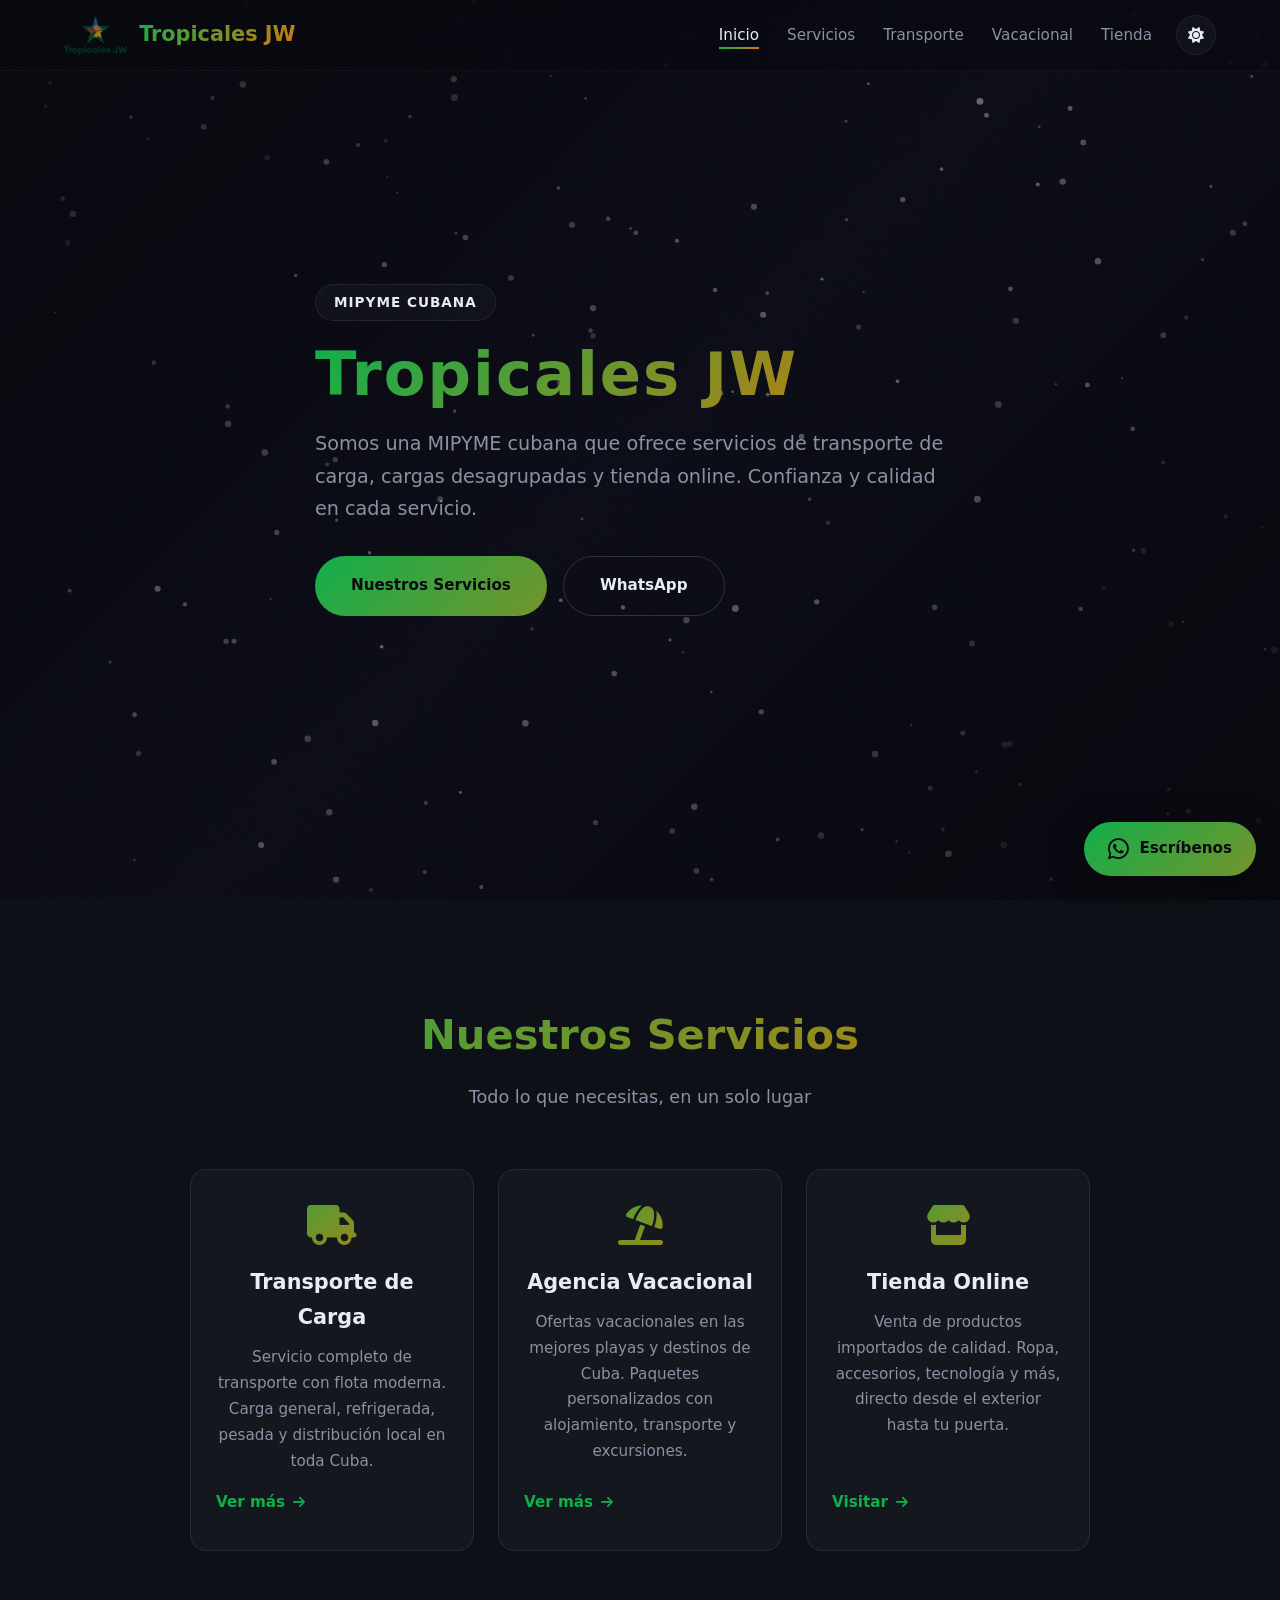
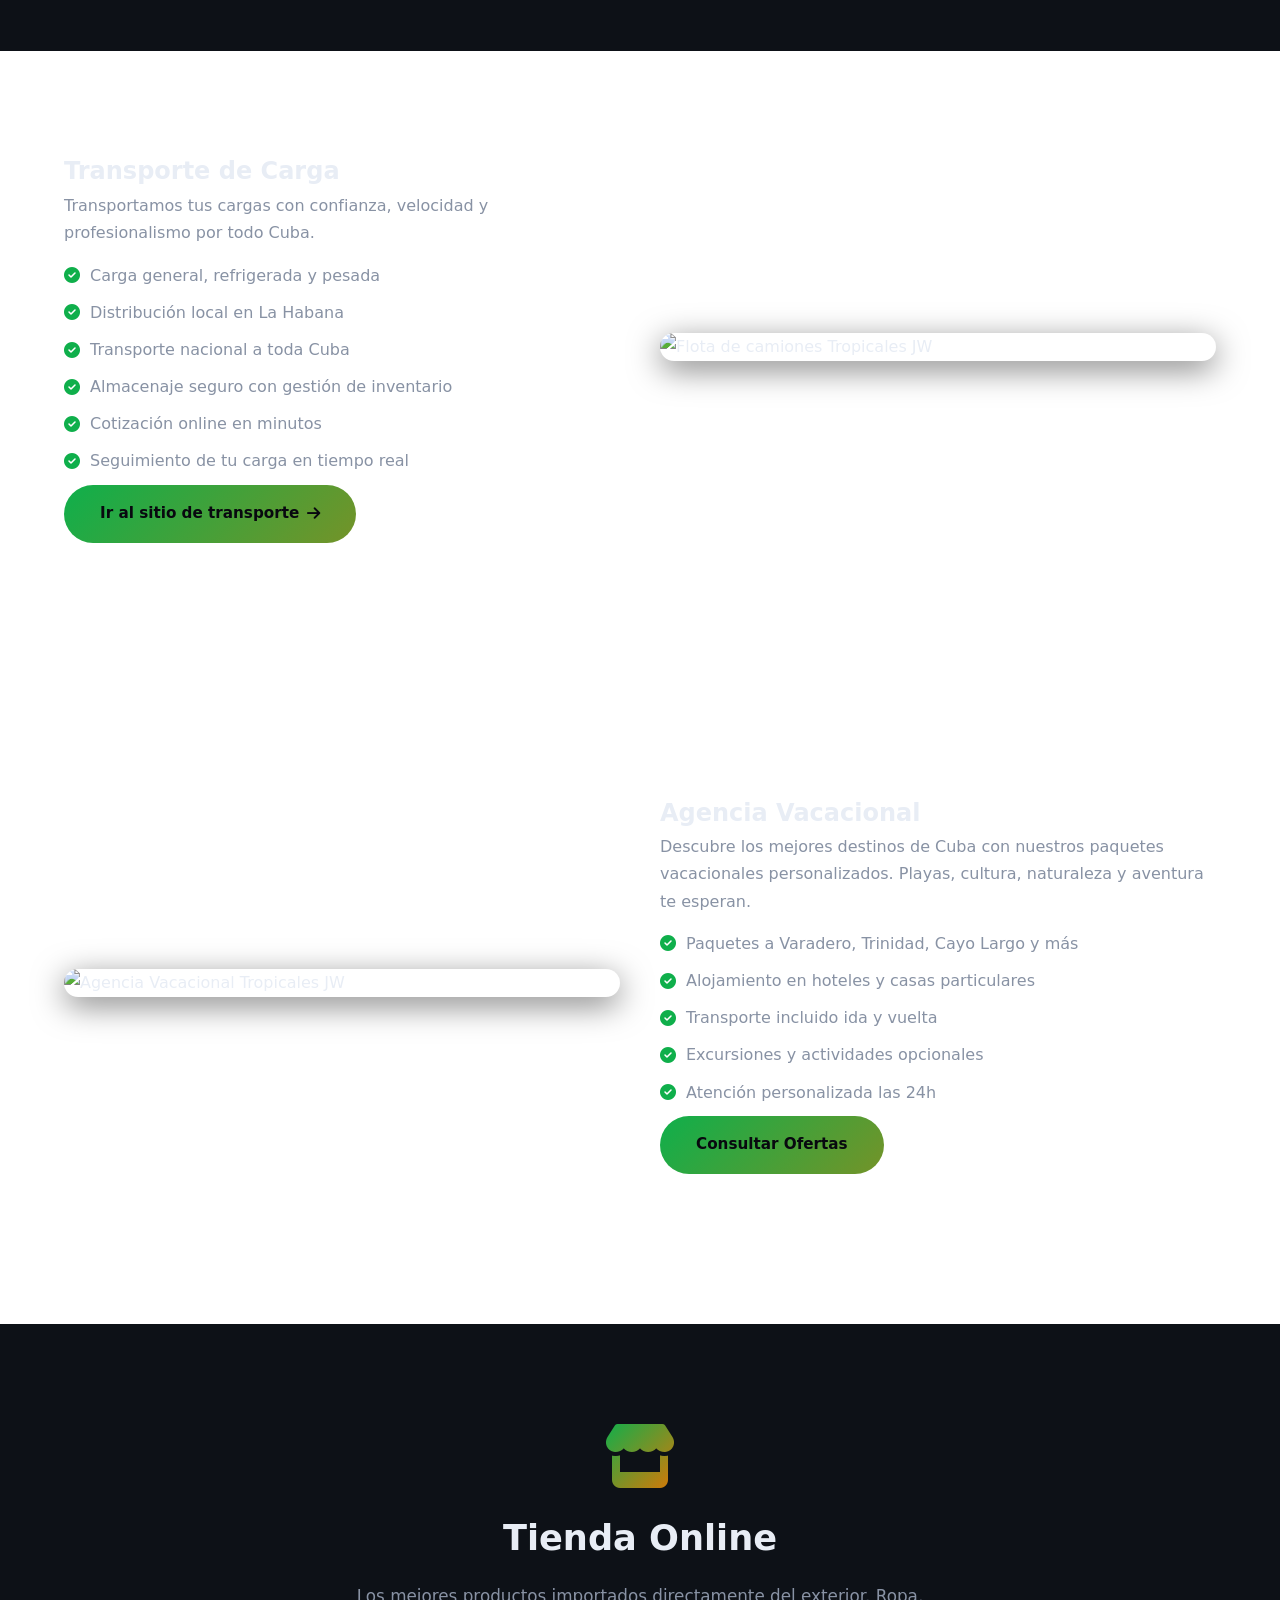
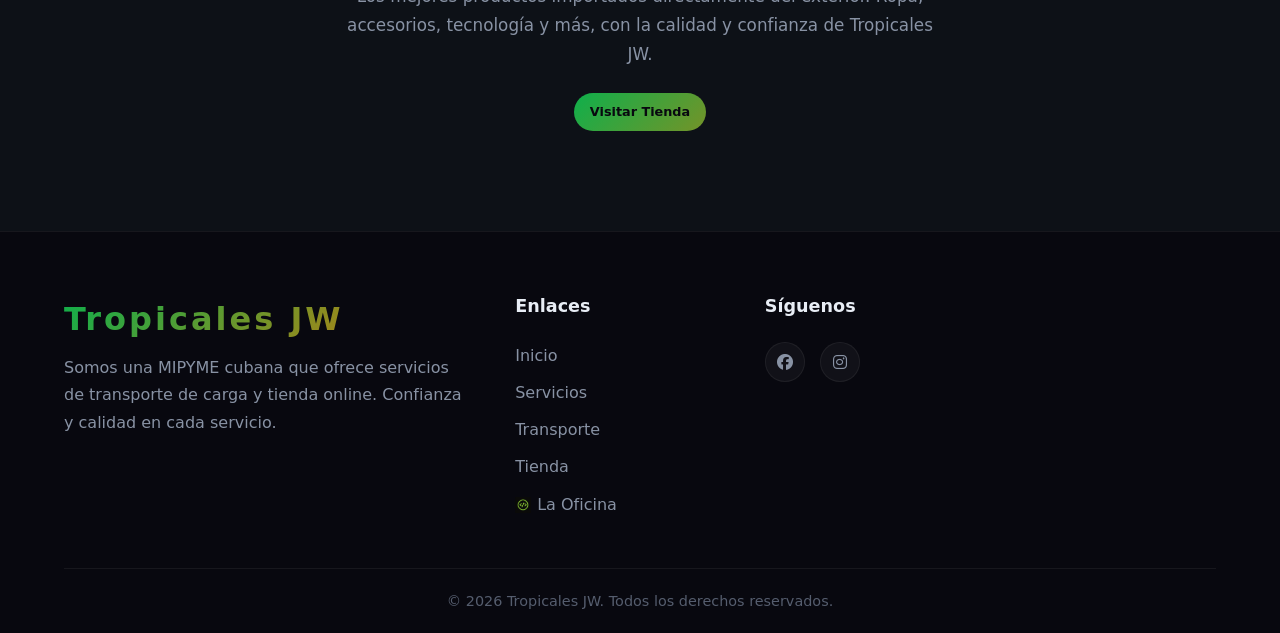
==== commit dbcbcbf7: "Actualización completa del sitio Tropicales JW - Migración a hub central con diseño oscuro y sistema" ====
--- a/index.html
+++ b/index.html
@@ -4,8 +4,10 @@
   <meta charset="UTF-8">
   <meta name="viewport" content="width=device-width, initial-scale=1.0">
   <meta name="color-scheme" content="light dark">
-  <meta http-equiv="Content-Security-Policy" content="default-src 'self'; script-src 'self' 'unsafe-inline' https://cdnjs.cloudflare.com; style-src 'self' 'unsafe-inline' https://cdnjs.cloudflare.com; img-src 'self' data: https:; font-src 'self' https://cdnjs.cloudflare.com; connect-src 'self' https://formspree.io; frame-ancestors 'none'; form-action 'self' https://formspree.io">
-  <title>Tropicales JW | Transporte, Cargas y Tienda</title>
+  <meta http-equiv="Content-Security-Policy" content="default-src 'self'; script-src 'self' https://cdnjs.cloudflare.com; style-src 'self' 'unsafe-inline' https://cdnjs.cloudflare.com; img-src 'self' data: https://images.unsplash.com; font-src 'self' https://cdnjs.cloudflare.com; connect-src 'self' https://formspree.io https://worldtimeapi.org; frame-ancestors 'none'; form-action 'self' https://formspree.io; base-uri 'none'; object-src 'none'; upgrade-insecure-requests">
+  <meta name="referrer" content="strict-origin-when-cross-origin">
+  <meta name="permissions-policy" content="camera=(), microphone=(), geolocation=(), payment=()">
+  <title>Tropicales JW | Transporte y Tienda</title>
   <meta name="description" content="Tropicales JW - Tu solución integral en Cuba. Servicios de transporte de carga, cargas desagrupadas y tienda online. Confianza y calidad.">
   <meta name="keywords" content="Tropicales JW, transporte Cuba, cargas desagrupadas, tienda online Cuba, MIPYME Cuba, logística Cuba">
   <meta name="author" content="Tropicales JW">
@@ -17,27 +19,27 @@
   <link rel="canonical" href="https://tropicalesjw.com/">
   <link rel="stylesheet" href="css/style.css">
   <link rel="stylesheet" href="css/hub.css">
-  <link rel="stylesheet" href="https://cdnjs.cloudflare.com/ajax/libs/font-awesome/6.5.0/css/all.min.css">
+  <link rel="stylesheet" href="https://cdnjs.cloudflare.com/ajax/libs/font-awesome/6.5.0/css/all.min.css" integrity="sha384-o6I2CkkWC//PSjvWC/eYN7l3xM3tJm8ZzVkCOfp//W05QcE3mlGskpoHB6XqI+B" crossorigin="anonymous">
 </head>
 <body>
   <header class="header">
     <div class="container">
       <a href="index.html" class="logo">
         <img src="img/logo.png" alt="Tropicales JW" class="logo-img">
+        <span>Tropicales JW</span>
       </a>
       <button class="nav-toggle" id="navToggle" aria-label="Menú">
         <i class="fas fa-bars"></i>
       </button>
-      <!-- ===== Navegación principal ===== -->
       <nav class="nav" id="nav">
         <ul>
           <li><a href="#inicio" class="active">Inicio</a></li>
           <li><a href="#servicios">Servicios</a></li>
           <li><a href="#transporte">Transporte</a></li>
-          <li><a href="#cargas">Cargas</a></li>
+          <li><a href="#vacacional">Vacacional</a></li>
           <li><a href="#tienda">Tienda</a></li>
-          <li><a href="#contacto">Contacto</a></li>
         </ul>
+        <button class="dark-toggle" id="darkToggle" aria-label="Cambiar modo"></button>
       </nav>
     </div>
   </header>
@@ -49,44 +51,16 @@
       <div class="hero-content">
         <span class="hero-badge">MIPYME Cubana</span>
         <h1>Tropicales JW</h1>
-        <p>Más que transporte. Tu solución integral en Cuba: logística, cargas desagrupadas y tienda online, todo respaldado por más de 5 años de experiencia y compromiso.</p>
+        <p>Somos una MIPYME cubana que ofrece servicios de transporte de carga, cargas desagrupadas y tienda online. Confianza y calidad en cada servicio.</p>
         <div class="hero-buttons">
           <a href="#servicios" class="btn btn-primary">Nuestros Servicios</a>
-          <a href="#contacto" class="btn btn-secondary">Contáctanos</a>
+          <a href="https://wa.me/5353216445" target="_blank" class="btn btn-secondary">WhatsApp</a>
         </div>
       </div>
     </div>
   </section>
 
-  <!-- ===== QUIÉNES SOMOS ===== -->
-  <section class="about section">
-    <div class="container">
-      <div class="about-grid">
-        <div class="about-text animate-left">
-          <h2>¿Quiénes somos?</h2>
-          <p>Somos una MIPYME cubana con más de 5 años de experiencia brindando soluciones integrales. Nacimos en el transporte de carga y hoy expandimos nuestros servicios para ofrecerte mucho más.</p>
-          <p>En <strong>Tropicales JW</strong> creemos en la confianza, la calidad y el compromiso. Cada servicio que ofrecemos está pensado para facilitar tu vida y hacer crecer tu negocio.</p>
-          <div class="stats">
-            <div class="stat animate-scale animate-delay-1">
-              <i class="fas fa-truck"></i>
-              <span class="stat-label">Transporte de carga</span>
-            </div>
-            <div class="stat animate-scale animate-delay-2">
-              <i class="fas fa-boxes"></i>
-              <span class="stat-label">Cargas desagrupadas</span>
-            </div>
-            <div class="stat animate-scale animate-delay-3">
-              <i class="fas fa-store"></i>
-              <span class="stat-label">Tienda online</span>
-            </div>
-          </div>
-        </div>
-        <div class="about-image animate-right">
-          <img loading="lazy" src="https://images.unsplash.com/photo-1506973035872-a4ec16b8e8d9?w=600&q=80" alt="Tropicales JW - Soluciones integrales en Cuba">
-        </div>
-      </div>
-    </div>
-  </section>
+
 
   <!-- ===== SERVICIOS PRINCIPALES ===== -->
   <section class="services section bg-light" id="servicios">
@@ -94,23 +68,23 @@
       <h2 class="section-title">Nuestros Servicios</h2>
       <p class="section-subtitle">Todo lo que necesitas, en un solo lugar</p>
       <div class="services-grid">
-        <div class="service-card featured animate animate-delay-1">
+        <div class="service-card animate animate-delay-1">
           <i class="fas fa-truck"></i>
           <h3>Transporte de Carga</h3>
           <p>Servicio completo de transporte con flota moderna. Carga general, refrigerada, pesada y distribución local en toda Cuba.</p>
           <a href="#transporte" class="service-link">Ver más <i class="fas fa-arrow-right"></i></a>
         </div>
         <div class="service-card animate animate-delay-2">
-          <i class="fas fa-boxes"></i>
-          <h3>Cargas Desagrupadas</h3>
-          <p>Consolidamos tu carga con otras para optimizar costos. Ideal para envíos pequeños que no requieren un camión completo.</p>
-          <a href="#cargas" class="service-link">Ver más <i class="fas fa-arrow-right"></i></a>
+          <i class="fas fa-umbrella-beach"></i>
+          <h3>Agencia Vacacional</h3>
+          <p>Ofertas vacacionales en las mejores playas y destinos de Cuba. Paquetes personalizados con alojamiento, transporte y excursiones.</p>
+          <a href="#vacacional" class="service-link">Ver más <i class="fas fa-arrow-right"></i></a>
         </div>
         <div class="service-card animate animate-delay-3">
           <i class="fas fa-store"></i>
           <h3>Tienda Online</h3>
           <p>Venta de productos importados de calidad. Ropa, accesorios, tecnología y más, directo desde el exterior hasta tu puerta.</p>
-          <a href="#tienda" class="service-link">Ver más <i class="fas fa-arrow-right"></i></a>
+          <a href="https://online-shop-tropicales.tropicalesjw.workers.dev" class="service-link">Visitar <i class="fas fa-arrow-right"></i></a>
         </div>
       </div>
     </div>
@@ -122,7 +96,7 @@
       <div class="service-detail-grid">
         <div class="service-detail-text animate-left">
           <h2>Transporte de Carga</h2>
-          <p>Más de 5 años transportando tus cargas a tiempo por todo Cuba. Confianza, velocidad y profesionalismo en cada kilómetro.</p>
+          <p>Transportamos tus cargas con confianza, velocidad y profesionalismo por todo Cuba.</p>
           <ul class="service-features">
             <li><i class="fas fa-check-circle"></i> Carga general, refrigerada y pesada</li>
             <li><i class="fas fa-check-circle"></i> Distribución local en La Habana</li>
@@ -131,7 +105,7 @@
             <li><i class="fas fa-check-circle"></i> Cotización online en minutos</li>
             <li><i class="fas fa-check-circle"></i> Seguimiento de tu carga en tiempo real</li>
           </ul>
-          <a href="transporte/" class="btn btn-primary">
+          <a href="https://transport-tropicalesjw.pages.dev" class="btn btn-primary">
             Ir al sitio de transporte <i class="fas fa-arrow-right"></i>
           </a>
         </div>
@@ -142,26 +116,24 @@
     </div>
   </section>
 
-  <!-- ===== CARGAS DESAGRUPADAS ===== -->
-  <section class="cargas section bg-light" id="cargas">
+  <!-- ===== AGENCIA VACACIONAL ===== -->
+  <section class="transport section" id="vacacional">
     <div class="container">
       <div class="service-detail-grid reverse">
+        <div class="service-detail-image animate-left">
+          <img loading="lazy" src="https://images.unsplash.com/photo-1507525428034-b723cf961d3e?w=600&q=80" alt="Agencia Vacacional Tropicales JW">
+        </div>
         <div class="service-detail-text animate-right">
-          <h2>Cargas Desagrupadas</h2>
-          <p>¿Tienes una carga pequeña que no justifica un camión completo? Nosotros la consolidamos con otros envíos para que pagues solo por el espacio que ocupas.</p>
+          <h2>Agencia Vacacional</h2>
+          <p>Descubre los mejores destinos de Cuba con nuestros paquetes vacacionales personalizados. Playas, cultura, naturaleza y aventura te esperan.</p>
           <ul class="service-features">
-            <li><i class="fas fa-check-circle"></i> Optimización de costos: pagas solo por tu carga</li>
-            <li><i class="fas fa-check-circle"></i> Rutas fijas a todas las provincias</li>
-            <li><i class="fas fa-check-circle"></i> Recepción y consolidación en almacén</li>
-            <li><i class="fas fa-check-circle"></i> Seguro básico incluido</li>
-            <li><i class="fas fa-check-circle"></i> Ideal para paquetes, cajas y mercancía suelta</li>
+            <li><i class="fas fa-check-circle"></i> Paquetes a Varadero, Trinidad, Cayo Largo y más</li>
+            <li><i class="fas fa-check-circle"></i> Alojamiento en hoteles y casas particulares</li>
+            <li><i class="fas fa-check-circle"></i> Transporte incluido ida y vuelta</li>
+            <li><i class="fas fa-check-circle"></i> Excursiones y actividades opcionales</li>
+            <li><i class="fas fa-check-circle"></i> Atención personalizada las 24h</li>
           </ul>
-          <a href="https://wa.me/5353216445" class="btn btn-primary" target="_blank">
-            Cotiza tu carga <i class="fab fa-whatsapp"></i>
-          </a>
-        </div>
-        <div class="service-detail-image animate-left">
-          <img loading="lazy" src="https://images.unsplash.com/photo-1566576912321-d58ddd7a6088?w=600&q=80" alt="Cargas consolidadas Tropicales JW">
+          <a href="https://wa.me/5353216445" class="btn btn-primary">Consultar Ofertas</a>
         </div>
       </div>
     </div>
@@ -173,115 +145,13 @@
       <div class="store-content animate">
         <i class="fas fa-store"></i>
         <h2>Tienda Online</h2>
-        <p>Estamos trabajando para traerte los mejores productos importados directamente del exterior. Ropa, accesorios, tecnología y más, con la calidad y confianza de Tropicales JW.</p>
-        <div class="store-progress">
-          <div class="store-progress-bar">
-            <div class="store-progress-fill"></div>
-          </div>
-          <span>Tienda en construcción</span>
-        </div>
-        <p class="store-notify">Déjanos tu correo y te avisaremos cuando abramos:</p>
-        <form class="store-form" id="storeForm">
-          <div class="store-form-group">
-            <input type="email" id="storeEmail" placeholder="tu@correo.com" required>
-            <button type="submit" class="btn btn-primary">Avisarme</button>
-          </div>
-        </form>
+        <p>Los mejores productos importados directamente del exterior. Ropa, accesorios, tecnología y más, con la calidad y confianza de Tropicales JW.</p>
+        <a href="https://online-shop-tropicales.tropicalesjw.workers.dev" class="btn btn-primary" style="padding:8px 16px;font-size:0.8rem;">Visitar Tienda</a>
       </div>
     </div>
   </section>
 
-  <!-- ===== CTA ===== -->
-  <section class="cta section">
-    <div class="container animate">
-      <h2>¿Listo para trabajar con nosotros?</h2>
-      <p>Contáctanos hoy y descubre cómo podemos ayudarte.</p>
-      <a href="#contacto" class="btn btn-primary">Contáctanos</a>
-    </div>
-  </section>
-
-  <!-- ===== CONTACTO ===== -->
-  <section class="contact section" id="contacto">
-    <div class="container">
-      <h2 class="section-title">Contacto</h2>
-      <p class="section-subtitle">Estamos aquí para ayudarte</p>
-      <div class="contact-grid">
-        <div class="contact-info animate-left">
-          <h3>Háblanos</h3>
-          <div class="contact-info-item">
-            <i class="fas fa-phone"></i>
-            <div>
-              <h4>Teléfono</h4>
-              <p><a href="tel:+5353216445">+53 53216445</a></p>
-            </div>
-          </div>
-          <div class="contact-info-item">
-            <i class="fab fa-whatsapp"></i>
-            <div>
-              <h4>WhatsApp</h4>
-              <p><a href="https://wa.me/5353216445" target="_blank">+53 53216445</a></p>
-            </div>
-          </div>
-          <div class="contact-info-item">
-            <i class="fas fa-envelope"></i>
-            <div>
-              <h4>Email</h4>
-              <p><a href="mailto:scorpsrloficial@gmail.com">scorpsrloficial@gmail.com</a></p>
-            </div>
-          </div>
-          <div class="contact-info-item">
-            <i class="fas fa-map-marker-alt"></i>
-            <div>
-              <h4>Ubicación</h4>
-              <p>La Habana, Cuba</p>
-            </div>
-          </div>
-        </div>
-        <div class="contact-form animate-right">
-          <h3>Envíanos un mensaje</h3>
-          <form id="contactForm" data-hub-form>
-            <div class="form-group">
-              <label for="nombre">Nombre *</label>
-              <input type="text" id="nombre" required>
-            </div>
-            <div class="form-group">
-              <label for="email">Correo electrónico</label>
-              <input type="email" id="email">
-            </div>
-            <div class="form-group">
-              <label for="telefono">Teléfono *</label>
-              <input type="tel" id="telefono" required>
-            </div>
-            <div class="form-group">
-              <label for="servicio-select">Servicio que te interesa</label>
-              <div class="custom-select">
-                <select id="servicio">
-                  <option value="">Selecciona un servicio</option>
-                  <option value="Transporte de carga">Transporte de carga</option>
-                  <option value="Cargas desagrupadas">Cargas desagrupadas</option>
-                  <option value="Tienda online">Tienda online</option>
-                  <option value="Otro">Otro</option>
-                </select>
-                <div class="custom-select-trigger">
-                  <span class="custom-select-text">Selecciona un servicio</span>
-                  <span class="custom-select-arrow"><i class="fas fa-chevron-right"></i></span>
-                </div>
-                <div class="custom-select-options"></div>
-              </div>
-            </div>
-            <div class="form-group" style="display:none">
-              <input type="text" id="honeypot" tabindex="-1" autocomplete="off">
-            </div>
-            <div class="form-group">
-              <label for="mensaje">Mensaje *</label>
-              <textarea id="mensaje" rows="4" required></textarea>
-            </div>
-            <button type="submit" class="btn btn-primary">Enviar mensaje</button>
-          </form>
-        </div>
-      </div>
-    </div>
-  </section>
+  <!-- ===== CTA eliminada ===== -->
 
   <!-- ===== FOOTER ===== -->
   <footer class="footer">
@@ -289,7 +159,7 @@
       <div class="footer-grid">
         <div class="footer-brand">
           <h3 class="footer-logo-text">Tropicales JW</h3>
-          <p>Tu solución integral en Cuba.</p>
+          <p>Somos una MIPYME cubana que ofrece servicios de transporte de carga y tienda online. Confianza y calidad en cada servicio.</p>
         </div>
         <div class="footer-links">
           <h4>Enlaces</h4>
@@ -297,15 +167,9 @@
             <li><a href="#inicio">Inicio</a></li>
             <li><a href="#servicios">Servicios</a></li>
             <li><a href="#transporte">Transporte</a></li>
-            <li><a href="#cargas">Cargas</a></li>
             <li><a href="#tienda">Tienda</a></li>
+            <li><a href="https://la-oficina.pages.dev" target="_blank"><img src="img/la-oficina-logo.png" alt="La Oficina" style="height:16px;width:auto;vertical-align:middle;margin-right:6px">La Oficina</a></li>
           </ul>
-        </div>
-        <div class="footer-contact">
-          <h4>Contacto</h4>
-          <p><i class="fas fa-phone"></i> <a href="tel:+5353216445">+53 53216445</a></p>
-          <p><i class="fab fa-whatsapp"></i> <a href="https://wa.me/5353216445" target="_blank">+53 53216445</a></p>
-          <p><i class="fas fa-map-marker-alt"></i> La Habana, Cuba</p>
         </div>
         <div class="footer-social">
           <h4>Síguenos</h4>
@@ -326,7 +190,8 @@
     <i class="fab fa-whatsapp"></i> Escríbenos
   </a>
 
-  <!-- theme.js eliminado: el sitio ahora usa solo tema oscuro fijo -->
+  <script src="js/animated-bg.js"></script>
+  <script src="js/theme.js"></script>
   <script src="js/script.js"></script>
   <script src="js/hub.js"></script>
 </body>
--- a/css/style.css
+++ b/css/style.css
@@ -4,99 +4,214 @@
   box-sizing: border-box;
 }
 
-/* ================================================================
-   style.css — ESTILOS GLOBALES (tema oscuro fijo)
-   ================================================================
-   NOTA: Este sitio usa SOLO tema oscuro. Ya no hay toggle
-   claro/oscuro. Si ves referencias a 'html.dark' abajo es porque
-   antes existía un modo claro y se eliminó. Todo está unificado
-   en modo oscuro.
-   ================================================================ */
-
 :root {
-  /* ============================================================
-     PALETA DE COLORES — extraída de tropicales.jpeg
-     - Fondo: negro profundo (#010101)
-     - Acento principal: dorado/ámbar (#C4942E)
-     - Secundario: rojo burgundy (#7F2925)
-     - Verde bosque: (#04351E)
-     ============================================================ */
-  --primary: #070707;
-  --primary-dark: #000000;
-  --accent: #C4942E;
-  --accent-dark: #9D6C20;
-  --secondary: #7F2925;
-  --secondary-light: #A33D38;
-  --green: #04351E;
-  --green-light: #0A6B3A;
-  --light: #0A0A0A;
-  --dark: #000000;
-  --text: #F1F5F9;
-  --text-light: #A0A0A0;
-  --white: #fff;
-  --surface: #0D0D0D;
-  --shadow: 0 4px 20px rgba(0,0,0,0.6);
-  --radius: 12px;
-  --transition: 0.3s ease;
-}
-
-html { scroll-behavior: smooth; }
-
-/* ===== Animaciones ===== */
+  --bg-primary: #08080F;
+  --bg-secondary: #0D1117;
+  --surface: rgba(255, 255, 255, 0.04);
+  --surface-hover: rgba(255, 255, 255, 0.08);
+  --surface-border: rgba(255, 255, 255, 0.06);
+  --glass: rgba(255, 255, 255, 0.03);
+  --glass-border: rgba(255, 255, 255, 0.08);
+
+  --green: #0FAF4B;
+  --gold: #D97706;
+  --red: #DC2626;
+  --blue: #2563EB;
+
+  --text: #E8EDF5;
+  --text-muted: #8892A4;
+  --text-dim: #555D6E;
+
+  --gradient-1: linear-gradient(135deg, #0FAF4B, #D97706);
+  --gradient-2: linear-gradient(135deg, #DC2626, #D97706);
+  --gradient-3: linear-gradient(135deg, #0FAF4B, #2563EB);
+  --gradient-hero: linear-gradient(135deg, #0FAF4B, #D97706, #2563EB);
+  --gradient-bg: linear-gradient(135deg, #08080F 0%, #0F1120 50%, #08080F 100%);
+
+  --radius: 16px;
+  --radius-sm: 10px;
+  --radius-lg: 24px;
+
+  --shadow: 0 8px 32px rgba(0, 0, 0, 0.5);
+  --shadow-lg: 0 16px 48px rgba(0, 0, 0, 0.6);
+
+  --glow-green: 0 0 20px rgba(15, 175, 75, 0.15), 0 0 40px rgba(15, 175, 75, 0.05);
+  --glow-gold: 0 0 20px rgba(217, 119, 6, 0.15), 0 0 40px rgba(217, 119, 6, 0.05);
+  --glow-red: 0 0 20px rgba(220, 38, 38, 0.15), 0 0 40px rgba(220, 38, 38, 0.05);
+
+  --transition: 0.5s cubic-bezier(0.22, 1, 0.36, 1);
+  --transition-fast: 0.3s cubic-bezier(0.22, 1, 0.36, 1);
+}
+
+html:not(.dark) {
+  --bg-primary: #F8F5F0;
+  --bg-secondary: #F0ECE4;
+  --surface: rgba(255, 255, 255, 0.7);
+  --surface-hover: rgba(255, 255, 255, 0.9);
+  --surface-border: rgba(0, 0, 0, 0.06);
+  --glass: rgba(255, 255, 255, 0.6);
+  --glass-border: rgba(0, 0, 0, 0.06);
+
+  --green: #0D8A3F;
+  --gold: #B45309;
+  --red: #B91C1C;
+  --blue: #1D4ED8;
+
+  --text: #1A1A2E;
+  --text-muted: #555D6E;
+  --text-dim: #8892A4;
+
+  --shadow: 0 8px 32px rgba(0, 0, 0, 0.08);
+  --shadow-lg: 0 16px 48px rgba(0, 0, 0, 0.12);
+}
+
+html {
+  scroll-behavior: smooth;
+  scroll-padding-top: 80px;
+}
+
+body {
+  font-family: 'Inter', system-ui, -apple-system, 'Segoe UI', sans-serif;
+  color: var(--text);
+  line-height: 1.7;
+  font-weight: 400;
+  background: var(--gradient-bg);
+  background-attachment: fixed;
+  min-height: 100vh;
+  -webkit-tap-highlight-color: transparent;
+}
+
+::-webkit-scrollbar { width: 8px; }
+::-webkit-scrollbar-track { background: var(--bg-primary); }
+::-webkit-scrollbar-thumb { background: var(--gradient-1); border-radius: 4px; }
+::-webkit-scrollbar-thumb:hover { opacity: 0.8; }
+html { scrollbar-width: thin; scrollbar-color: var(--green) var(--bg-primary); }
+
+body::before {
+  content: '';
+  position: fixed;
+  top: 0; left: 0;
+  width: 100%; height: 100%;
+  background:
+    radial-gradient(ellipse at 20% 50%, rgba(15, 175, 75, 0.03) 0%, transparent 50%),
+    radial-gradient(ellipse at 80% 20%, rgba(217, 119, 6, 0.03) 0%, transparent 50%),
+    radial-gradient(ellipse at 50% 80%, rgba(37, 99, 235, 0.02) 0%, transparent 50%);
+  pointer-events: none;
+  z-index: 0;
+}
+
+.container {
+  max-width: 1200px;
+  margin: 0 auto;
+  padding: 0 24px;
+}
+
+.section {
+  padding: 100px 0;
+}
+
+.bg-light {
+  background: var(--bg-secondary);
+}
+
+.section-title {
+  text-align: center;
+  font-size: 2.6rem;
+  font-weight: 800;
+  margin-bottom: 12px;
+  background: var(--gradient-1);
+  -webkit-background-clip: text;
+  -webkit-text-fill-color: transparent;
+  background-clip: text;
+}
+
+.section-subtitle {
+  text-align: center;
+  color: var(--text-muted);
+  margin-bottom: 56px;
+  font-size: 1.1rem;
+}
+
+.gradient-text {
+  background: var(--gradient-1);
+  -webkit-background-clip: text;
+  -webkit-text-fill-color: transparent;
+  background-clip: text;
+}
+
+.glass {
+  background: var(--glass);
+  backdrop-filter: blur(20px);
+  -webkit-backdrop-filter: blur(20px);
+  border: 1px solid var(--glass-border);
+}
+
+/* ===== Animations ===== */
 @keyframes fadeInUp {
   from { opacity: 0; transform: translateY(40px); }
-  to   { opacity: 1; transform: translateY(0); }
+  to { opacity: 1; transform: translateY(0); }
 }
 
 @keyframes fadeInLeft {
   from { opacity: 0; transform: translateX(-40px); }
-  to   { opacity: 1; transform: translateX(0); }
+  to { opacity: 1; transform: translateX(0); }
 }
 
 @keyframes fadeInRight {
   from { opacity: 0; transform: translateX(40px); }
-  to   { opacity: 1; transform: translateX(0); }
+  to { opacity: 1; transform: translateX(0); }
 }
 
 @keyframes fadeInScale {
-  from { opacity: 0; transform: scale(0.85); }
-  to   { opacity: 1; transform: scale(1); }
+  from { opacity: 0; transform: scale(0.9); }
+  to { opacity: 1; transform: scale(1); }
 }
 
 @keyframes pulse {
   0%, 100% { transform: scale(1); }
-  50%      { transform: scale(1.05); }
+  50% { transform: scale(1.05); }
 }
 
 @keyframes float {
   0%, 100% { transform: translateY(0); }
-  50%      { transform: translateY(-8px); }
+  50% { transform: translateY(-10px); }
 }
 
 @keyframes heroText {
   from { opacity: 0; transform: translateY(30px); }
-  to   { opacity: 1; transform: translateY(0); }
-}
-
-.animate {
-  opacity: 0;
-}
-
-.animate.visible {
-  animation: fadeInUp 0.7s ease forwards;
-}
-
-.animate-left.visible {
-  animation: fadeInLeft 0.7s ease forwards;
-}
-
-.animate-right.visible {
-  animation: fadeInRight 0.7s ease forwards;
-}
-
-.animate-scale.visible {
-  animation: fadeInScale 0.6s ease forwards;
-}
+  to { opacity: 1; transform: translateY(0); }
+}
+
+@keyframes pulse-glow {
+  0%, 100% { box-shadow: 0 0 20px rgba(15, 175, 75, 0.2); }
+  50% { box-shadow: 0 0 40px rgba(15, 175, 75, 0.4); }
+}
+
+@keyframes gradient-shift {
+  0% { background-position: 0% 50%; }
+  50% { background-position: 100% 50%; }
+  100% { background-position: 0% 50%; }
+}
+
+@keyframes shimmer {
+  0% { background-position: -200% center; }
+  100% { background-position: 200% center; }
+}
+
+@keyframes ripple {
+  to { transform: scale(4); opacity: 0; }
+}
+
+@keyframes spinner {
+  from { transform: rotate(0deg); }
+  to { transform: rotate(360deg); }
+}
+
+.animate { opacity: 0; }
+.animate.visible { animation: fadeInUp 0.7s ease forwards; }
+.animate-left.visible { animation: fadeInLeft 0.7s ease forwards; }
+.animate-right.visible { animation: fadeInRight 0.7s ease forwards; }
+.animate-scale.visible { animation: fadeInScale 0.6s ease forwards; }
 
 .animate-delay-1 { animation-delay: 0.1s; }
 .animate-delay-2 { animation-delay: 0.2s; }
@@ -105,53 +220,37 @@
 .animate-delay-5 { animation-delay: 0.5s; }
 .animate-delay-6 { animation-delay: 0.6s; }
 
-body {
-  font-family: 'Segoe UI', system-ui, -apple-system, sans-serif;
-  color: var(--text);
-  line-height: 1.6;
-  -webkit-tap-highlight-color: transparent;
-  background: var(--surface);
-}
-
-.container {
-  max-width: 1200px;
-  margin: 0 auto;
-  padding: 0 20px;
-}
-
-.section { padding: 80px 0; }
-
-.bg-light { background: var(--light); }
-
-.section-title {
-  text-align: center;
-  font-size: 2.2rem;
-  color: var(--text);
-  margin-bottom: 10px;
-}
-
-.section-subtitle {
-  text-align: center;
-  color: var(--text-light);
-  margin-bottom: 50px;
-  font-size: 1.1rem;
-}
-
 /* ===== Header ===== */
 .header {
   position: fixed;
   top: 0;
   left: 0;
   width: 100%;
-  background: var(--surface);
-  box-shadow: var(--shadow);
+  background: rgba(8, 8, 15, 0.7);
+  backdrop-filter: blur(24px);
+  -webkit-backdrop-filter: blur(24px);
+  border-bottom: 1px solid rgba(255, 255, 255, 0.04);
   z-index: 1000;
   padding: 15px 0;
-  transition: var(--transition);
-}
+  transition: transform 0.4s cubic-bezier(0.22, 1, 0.36, 1), background 0.4s ease;
+}
+
+.header.hidden {
+  transform: translateY(-100%);
+}
+
 .header.scrolled {
-  background: rgba(7,7,7,0.98);
-  box-shadow: 0 4px 20px rgba(0,0,0,0.5);
+  background: rgba(8, 8, 15, 0.95);
+  padding: 10px 0;
+}
+
+html:not(.dark) .header {
+  background: rgba(248, 245, 240, 0.8);
+  border-bottom: 1px solid rgba(0, 0, 0, 0.06);
+}
+
+html:not(.dark) .header.scrolled {
+  background: rgba(248, 245, 240, 0.95);
 }
 
 .header .container {
@@ -163,34 +262,44 @@
 .logo {
   display: flex;
   align-items: center;
-  gap: 10px;
+  gap: 12px;
   text-decoration: none;
-  color: #fff;
-  font-size: 1.4rem;
+  color: var(--text);
+  font-size: 1.3rem;
   font-weight: 700;
 }
 
-.logo i { color: var(--accent); font-size: 1.8rem; }
-
-.logo-img { height: 65px; width: auto; border-radius: 8px; }
+.logo-img {
+  height: 40px;
+  width: auto;
+  border-radius: 4px;
+}
+
+.logo span {
+  background: var(--gradient-1);
+  -webkit-background-clip: text;
+  -webkit-text-fill-color: transparent;
+  background-clip: text;
+}
 
 .nav {
   display: flex;
   align-items: center;
-  gap: 20px;
+  gap: 24px;
 }
 
 .nav ul {
   display: flex;
   list-style: none;
-  gap: 30px;
+  gap: 28px;
 }
 
 .nav a {
   text-decoration: none;
-  color: #fff;
+  color: var(--text-muted);
   font-weight: 500;
-  transition: var(--transition);
+  font-size: 0.95rem;
+  transition: var(--transition-fast);
   padding-bottom: 5px;
   position: relative;
 }
@@ -202,15 +311,45 @@
   left: 0;
   width: 0;
   height: 2px;
-  background: var(--accent);
-  transition: var(--transition);
+  background: var(--gradient-1);
+  transition: var(--transition-fast);
 }
 
 .nav a:hover::after,
 .nav a.active::after { width: 100%; }
 
 .nav a:hover,
-.nav a.active { color: var(--accent); }
+.nav a.active { color: var(--text); }
+
+.dark-toggle {
+  width: 40px;
+  height: 40px;
+  border-radius: 50%;
+  border: 1px solid var(--surface-border);
+  background: var(--surface);
+  color: var(--text);
+  font-size: 1rem;
+  cursor: pointer;
+  transition: var(--transition-fast);
+  display: flex;
+  align-items: center;
+  justify-content: center;
+  flex-shrink: 0;
+}
+
+.dark-toggle:hover {
+  background: var(--surface-hover);
+  border-color: var(--green);
+  box-shadow: var(--glow-green);
+}
+
+.dark-toggle i {
+  transition: transform 0.5s cubic-bezier(0.22, 1, 0.36, 1);
+}
+
+.dark-toggle:hover i {
+  transform: rotate(180deg);
+}
 
 .nav-toggle {
   display: none;
@@ -243,154 +382,243 @@
   object-fit: cover;
   z-index: 0;
   pointer-events: none;
+  opacity: 0.3;
 }
 
 .hero-overlay {
   position: absolute;
   inset: 0;
-  background: linear-gradient(135deg, rgba(0,0,0,0.92), rgba(7,7,7,0.6));
+  background: linear-gradient(135deg, rgba(8, 8, 15, 0.92) 0%, rgba(8, 8, 15, 0.5) 50%, rgba(8, 8, 15, 0.92) 100%);
   z-index: 1;
 }
 
 .hero-content {
   position: relative;
   z-index: 2;
-  color: var(--white);
+  color: var(--text);
   max-width: 650px;
 }
 
 .hero-content h1 {
-  font-size: 3.2rem;
-  line-height: 1.2;
+  font-size: 4rem;
+  font-weight: 800;
+  line-height: 1.1;
   margin-bottom: 20px;
+  background: var(--gradient-hero);
+  -webkit-background-clip: text;
+  -webkit-text-fill-color: transparent;
+  background-clip: text;
   animation: heroText 0.8s ease 0.2s both;
+  background-size: 200% 200%;
+  animation: heroText 0.8s ease 0.2s both, gradient-shift 4s ease infinite;
 }
 
 .hero-content p {
   font-size: 1.2rem;
   margin-bottom: 30px;
-  opacity: 0.9;
+  color: var(--text-muted);
   animation: heroText 0.8s ease 0.4s both;
 }
 
 .hero-buttons {
-  display: flex; gap: 15px; flex-wrap: wrap;
+  display: flex;
+  gap: 16px;
+  flex-wrap: wrap;
   animation: heroText 0.8s ease 0.6s both;
 }
 
-.btn-primary:hover {
-  animation: pulse 0.6s ease;
-}
-
 .btn {
-  display: inline-block;
-  padding: 17px 38px;
+  display: inline-flex;
+  align-items: center;
+  justify-content: center;
+  padding: 16px 36px;
   border-radius: 50px;
+  font-weight: 600;
+  font-size: 0.95rem;
+  transition: var(--transition-fast);
+  border: none;
+  cursor: pointer;
+  gap: 8px;
+  position: relative;
+  overflow: hidden;
   text-decoration: none;
-  font-weight: 600;
-  transition: var(--transition);
-  border: 2px solid transparent;
-}
-
-.btn-primary {
-  background: var(--accent);
-  color: var(--white);
-}
-
-.btn-primary:hover {
-  background: var(--accent-dark);
-  transform: translateY(-2px);
-  box-shadow: 0 6px 20px rgba(196,148,46,0.4);
+}
+
+.btn-sm {
+  padding: 12px 24px;
+  font-size: 0.85rem;
 }
 
 .btn-secondary {
   background: transparent;
-  color: var(--white);
-  border-color: var(--white);
+  color: var(--text);
+  border: 1px solid rgba(255, 255, 255, 0.15);
 }
 
 .btn-secondary:hover {
-  background: var(--white);
-  color: var(--primary);
+  background: var(--surface-hover);
+  border-color: var(--text);
+}
+
+.btn-primary {
+  background: var(--gradient-1);
+  background-size: 200% 200%;
+  animation: gradient-shift 4s ease infinite;
+  color: #08080F;
+  font-weight: 700;
+}
+
+.btn-primary:hover {
+  transform: translateY(-2px);
+  box-shadow: var(--glow-green);
+}
+
+/* ===== Ripple ===== */
+.ripple {
+  position: absolute;
+  border-radius: 50%;
+  background: rgba(255, 255, 255, 0.3);
+  transform: scale(0);
+  animation: ripple 0.6s ease-out;
+  pointer-events: none;
 }
 
 /* ===== About ===== */
 .about-grid {
   display: grid;
   grid-template-columns: 1fr 1fr;
-  gap: 50px;
+  gap: 60px;
   align-items: center;
 }
 
 .about-text h2 {
-  font-size: 2rem;
-  color: #F1F5F9;
+  font-size: 2.6rem;
+  font-weight: 800;
   margin-bottom: 20px;
+  background: var(--gradient-1);
+  -webkit-background-clip: text;
+  -webkit-text-fill-color: transparent;
+  background-clip: text;
 }
 
 .about-text p {
   margin-bottom: 15px;
-  color: #E2E8F0;
+  color: var(--text-muted);
 }
 
 .stats {
   display: grid;
-  grid-template-columns: repeat(3, 1fr);
+  grid-template-columns: repeat(2, 1fr);
   gap: 20px;
   margin-top: 30px;
+  max-width: 500px;
+  margin-left: auto;
+  margin-right: auto;
 }
 
 .stat {
   text-align: center;
   padding: 20px;
-  background: var(--light);
+  background: var(--glass);
+  backdrop-filter: blur(20px);
+  -webkit-backdrop-filter: blur(20px);
+  border: 1px solid var(--glass-border);
   border-radius: var(--radius);
-  transition: var(--transition);
-}
-
-.stat:hover { transform: translateY(-5px); box-shadow: var(--shadow); }
+  transition: var(--transition-fast);
+}
+
+.stat:hover {
+  transform: translateY(-5px);
+  box-shadow: var(--shadow);
+}
+
+.stat i {
+  font-size: 2rem;
+  color: var(--green);
+  margin-bottom: 10px;
+  display: block;
+}
 
 .stat-number {
   display: block;
   font-size: 2rem;
-  font-weight: 700;
-  color: var(--accent);
+  font-weight: 800;
+  background: var(--gradient-1);
+  -webkit-background-clip: text;
+  -webkit-text-fill-color: transparent;
+  background-clip: text;
 }
 
 .stat-label {
   font-size: 0.9rem;
-  color: var(--text-light);
+  color: var(--text-muted);
 }
 
 .about-image img {
   width: 100%;
-  border-radius: var(--radius);
+  border-radius: var(--radius-lg);
   box-shadow: var(--shadow);
+  transition: transform 0.6s ease;
+  filter: blur(0px);
+}
+
+.about-image img.reveal {
+  animation: fadeInScale 0.8s ease forwards;
+}
+
+.about-image:hover img {
+  transform: scale(1.03);
 }
 
 /* ===== Services ===== */
 .services-grid {
   display: grid;
   grid-template-columns: repeat(3, 1fr);
-  gap: 30px;
+  gap: 24px;
+  max-width: 900px;
+  margin: 0 auto;
 }
 
 .service-card {
-  background: var(--surface);
+  background: var(--glass);
+  backdrop-filter: blur(20px);
+  -webkit-backdrop-filter: blur(20px);
+  border: 1px solid var(--glass-border);
   padding: 35px 25px;
   border-radius: var(--radius);
   text-align: center;
-  transition: var(--transition);
-  box-shadow: var(--shadow);
+  transition: var(--transition-fast);
+  display: flex;
+  flex-direction: column;
+  position: relative;
+  overflow: hidden;
+}
+
+.service-card::after {
+  content: '';
+  position: absolute;
+  inset: 0;
+  border-radius: var(--radius);
+  padding: 2px;
+  background: var(--gradient-1);
+  -webkit-mask: linear-gradient(#fff 0 0) content-box, linear-gradient(#fff 0 0);
+  -webkit-mask-composite: xor;
+  mask-composite: exclude;
+  opacity: 0;
+  transition: var(--transition-fast);
+  pointer-events: none;
 }
 
 .service-card:hover {
   transform: translateY(-8px);
-  box-shadow: 0 8px 30px rgba(0,0,0,0.4);
+  box-shadow: var(--shadow), var(--glow-green);
+}
+
+.service-card:hover::after {
+  opacity: 1;
 }
 
 .service-card.featured {
-  border-top: 4px solid var(--accent);
   position: relative;
 }
 
@@ -399,47 +627,85 @@
   position: absolute;
   top: -12px;
   right: 20px;
-  background: var(--accent);
-  color: var(--white);
+  background: var(--gradient-1);
+  color: #08080F;
   font-size: 0.75rem;
   font-weight: 700;
   padding: 4px 14px;
   border-radius: 20px;
   text-transform: uppercase;
   letter-spacing: 0.5px;
+  z-index: 2;
 }
 
 .service-card i {
   font-size: 2.5rem;
-  color: var(--accent);
+  background: var(--gradient-1);
+  -webkit-background-clip: text;
+  -webkit-text-fill-color: transparent;
+  background-clip: text;
   margin-bottom: 20px;
   display: inline-block;
 }
 
-.service-card:hover i {
+.service-card:hover > i {
   animation: float 1.5s ease infinite;
 }
 
 .service-card h3 {
-  font-size: 1.2rem;
+  font-size: 1.3rem;
+  font-weight: 700;
   color: var(--text);
   margin-bottom: 10px;
 }
 
 .service-card p {
-  color: var(--text-light);
+  color: var(--text-muted);
   font-size: 0.95rem;
+  line-height: 1.7;
+}
+
+.service-link {
+  display: inline-flex;
+  align-items: center;
+  gap: 8px;
+  margin-top: auto;
+  padding-top: 15px;
+  color: var(--green);
+  text-decoration: none;
+  font-weight: 600;
+  font-size: 0.95rem;
+  transition: var(--transition-fast);
+}
+
+.service-link:hover {
+  gap: 12px;
+  color: var(--gold);
+}
+
+.service-link i {
+  font-size: 0.85rem;
+  margin-bottom: 0;
+  transition: var(--transition-fast);
+  background: none;
+  -webkit-text-fill-color: var(--green);
+}
+
+.service-link:hover i {
+  -webkit-text-fill-color: var(--gold);
+  transform: translateX(4px);
 }
 
 /* ===== CTA ===== */
 .cta {
-  background: linear-gradient(135deg, #7F2925, #010101);
+  background: var(--gradient-1);
   text-align: center;
-  color: var(--white);
+  color: #08080F;
 }
 
 .cta h2 {
   font-size: 2.2rem;
+  font-weight: 800;
   margin-bottom: 15px;
 }
 
@@ -449,112 +715,24 @@
   opacity: 0.9;
 }
 
-/* ===== Footer ===== */
-.footer {
-  background: var(--dark);
-  color: var(--white);
-  padding: 60px 0 0;
-}
-
-.footer-grid {
-  display: grid;
-  grid-template-columns: 2fr 1fr 1fr 1fr;
-  gap: 40px;
-  padding-bottom: 40px;
-  border-bottom: 1px solid rgba(255,255,255,0.1);
-}
-
-.footer-brand i {
-  font-size: 2rem;
-  color: var(--accent);
-  margin-bottom: 10px;
-}
-
-.footer-logo-text {
-  font-size: 2rem;
-  font-weight: 800;
-  color: var(--white);
-  margin-bottom: 8px;
-  letter-spacing: 3px;
-}
-
-.footer-brand h3 {
-  font-size: 1.3rem;
-  margin-bottom: 8px;
-}
-
-.footer-brand p { color: #CBD5E1; }
-
-.footer h4 {
-  margin-bottom: 20px;
-  font-size: 1.1rem;
-}
-
-.footer-links ul { list-style: none; }
-
-.footer-links ul li { margin-bottom: 10px; }
-
-.footer-links a {
-  color: #CBD5E1;
-  text-decoration: none;
-  transition: var(--transition);
-}
-
-.footer-links a:hover { color: var(--accent); }
-
-.footer-contact p {
-  color: #CBD5E1;
-  margin-bottom: 10px;
-  display: flex;
-  align-items: center;
-  gap: 10px;
-}
-
-.footer-contact i { color: var(--accent); width: 18px; }
-
-.social-icons {
-  display: flex;
-  gap: 15px;
-}
-
-.social-icons a {
-  display: flex;
-  align-items: center;
-  justify-content: center;
-  width: 40px;
-  height: 40px;
-  border-radius: 50%;
-  background: rgba(255,255,255,0.1);
-  color: var(--white);
-  text-decoration: none;
-  transition: var(--transition);
-}
-
-.social-icons a:hover {
-  background: var(--accent);
-  transform: translateY(-3px);
-}
-
-.footer-bottom {
-  text-align: center;
-  padding: 20px 0;
-  color: #A0A0A0;
-  font-size: 0.9rem;
-}
-
-/* ===== Page Hero (subpages) ===== */
-.page-hero {
-  padding: 150px 0 60px;
-  background: linear-gradient(135deg, var(--primary), var(--primary-dark));
-  text-align: center;
-  color: var(--white);
-}
-
-.page-hero h1 { font-size: 2.8rem; margin-bottom: 10px; }
-
-.page-hero p { font-size: 1.1rem; opacity: 0.9; }
-
-/* ===== Services Page ===== */
+.cta .btn-primary {
+  background: #08080F;
+  color: var(--text);
+  animation: none;
+}
+
+.cta .btn-primary:hover {
+  transform: translateY(-2px);
+  box-shadow: var(--shadow);
+}
+
+/* ===== Transport section ===== */
+.transport,
+.store {
+  padding: 100px 0;
+}
+
+/* ===== Service Detail Grid ===== */
 .service-detail-grid {
   display: grid;
   grid-template-columns: 1fr 1fr;
@@ -567,7 +745,7 @@
 
 .service-detail-image {
   overflow: hidden;
-  border-radius: var(--radius);
+  border-radius: var(--radius-lg);
   box-shadow: var(--shadow);
 }
 
@@ -575,66 +753,346 @@
   width: 100%;
   display: block;
   transition: transform 0.6s ease;
+  filter: blur(0px);
+}
+
+.service-detail-image img.reveal {
+  animation: fadeInScale 0.8s ease forwards;
 }
 
 .service-detail-image:hover img {
-  transform: scale(1.08);
+  transform: scale(1.05);
 }
 
 .service-detail-text h3 {
   font-size: 1.6rem;
+  font-weight: 700;
   color: var(--text);
   margin-bottom: 15px;
 }
 
 .service-detail-text p {
-  color: var(--text-light);
+  color: var(--text-muted);
   margin-bottom: 15px;
 }
 
-.service-features { list-style: none; }
+.service-features {
+  list-style: none;
+}
 
 .service-features li {
   margin-bottom: 10px;
   display: flex;
   align-items: center;
   gap: 10px;
-}
-
-.service-features i { color: var(--accent); }
+  color: var(--text-muted);
+}
+
+.service-features i {
+  color: var(--green);
+}
+
+/* ===== Store section ===== */
+.store {
+  background: var(--bg-secondary);
+  text-align: center;
+}
+
+.store-content {
+  max-width: 600px;
+  margin: 0 auto;
+}
+
+.store-content i {
+  font-size: 4rem;
+  background: var(--gradient-1);
+  -webkit-background-clip: text;
+  -webkit-text-fill-color: transparent;
+  background-clip: text;
+  margin-bottom: 20px;
+}
+
+.store-content h2 {
+  font-size: 2.2rem;
+  font-weight: 800;
+  margin-bottom: 15px;
+  color: var(--text);
+}
+
+.store-content p {
+  font-size: 1.05rem;
+  color: var(--text-muted);
+  margin-bottom: 25px;
+}
+
+.store-progress {
+  display: flex;
+  align-items: center;
+  gap: 15px;
+  margin-bottom: 20px;
+  justify-content: center;
+}
+
+.store-progress-bar {
+  width: 200px;
+  height: 6px;
+  background: var(--surface-border);
+  border-radius: 10px;
+  overflow: hidden;
+}
+
+.store-progress-fill {
+  width: 35%;
+  height: 100%;
+  background: var(--gradient-1);
+  border-radius: 10px;
+  animation: progressPulse 2s ease infinite;
+}
+
+@keyframes progressPulse {
+  0%, 100% { opacity: 1; }
+  50% { opacity: 0.6; }
+}
+
+.store-progress span {
+  font-size: 0.85rem;
+  color: var(--text-muted);
+}
+
+.store-notify {
+  font-size: 0.95rem;
+  color: var(--text-muted);
+}
+
+.store-form {
+  display: flex;
+  justify-content: center;
+}
+
+.store-form-group {
+  display: flex;
+  gap: 10px;
+  width: 100%;
+  max-width: 450px;
+}
+
+.store-form-group input {
+  flex: 1;
+  padding: 14px 18px;
+  border-radius: 50px;
+  font-family: inherit;
+  font-size: 1rem;
+  background: var(--glass);
+  border: 1px solid var(--glass-border);
+  color: var(--text);
+  outline: none;
+  transition: var(--transition-fast);
+}
+
+.store-form-group input:focus {
+  border-color: var(--green);
+  box-shadow: 0 0 0 3px rgba(15, 175, 75, 0.08);
+}
+
+.store-form-group input::placeholder {
+  color: var(--text-dim);
+}
+
+.store-form-group .btn {
+  padding: 14px 24px;
+  white-space: nowrap;
+}
+
+.store-thanks {
+  display: none;
+  color: var(--green);
+  font-weight: 600;
+  margin-top: 10px;
+}
+
+/* ===== Footer ===== */
+.footer {
+  background: var(--bg-primary);
+  color: var(--text);
+  padding: 60px 0 0;
+  border-top: 1px solid var(--surface-border);
+}
+
+.footer-grid {
+  display: grid;
+  grid-template-columns: 2fr 1fr 1fr 1fr;
+  gap: 48px;
+  padding-bottom: 40px;
+  border-bottom: 1px solid var(--surface-border);
+}
+
+.footer-logo-text {
+  font-size: 2rem;
+  font-weight: 800;
+  background: var(--gradient-1);
+  -webkit-background-clip: text;
+  -webkit-text-fill-color: transparent;
+  background-clip: text;
+  margin-bottom: 8px;
+  letter-spacing: 3px;
+}
+
+.footer-brand p {
+  color: var(--text-muted);
+}
+
+.footer h4 {
+  margin-bottom: 20px;
+  font-size: 1.1rem;
+  color: var(--text);
+}
+
+.footer-links ul {
+  list-style: none;
+}
+
+.footer-links ul li {
+  margin-bottom: 10px;
+}
+
+.footer-links a {
+  color: var(--text-muted);
+  text-decoration: none;
+  transition: var(--transition-fast);
+}
+
+.footer-links a:hover {
+  color: var(--text);
+}
+
+.footer-contact p {
+  color: var(--text-muted);
+  margin-bottom: 10px;
+  display: flex;
+  align-items: center;
+  gap: 10px;
+}
+
+.footer-contact i {
+  color: var(--green);
+  width: 18px;
+}
+
+.footer-contact a {
+  color: inherit;
+  text-decoration: none;
+  transition: var(--transition-fast);
+}
+
+.footer-contact a:hover {
+  color: var(--text);
+}
+
+.social-icons {
+  display: flex;
+  gap: 15px;
+}
+
+.social-icons a {
+  display: flex;
+  align-items: center;
+  justify-content: center;
+  width: 40px;
+  height: 40px;
+  border-radius: 50%;
+  background: var(--surface);
+  border: 1px solid var(--surface-border);
+  color: var(--text-muted);
+  text-decoration: none;
+  transition: var(--transition-fast);
+}
+
+.social-icons a:hover {
+  background: var(--gradient-1);
+  color: #08080F;
+  transform: translateY(-3px);
+}
+
+.footer-bottom {
+  text-align: center;
+  padding: 20px 0;
+  color: var(--text-dim);
+  font-size: 0.9rem;
+}
+
+/* ===== Page Hero ===== */
+.page-hero {
+  padding: 150px 0 60px;
+  background: var(--bg-secondary);
+  text-align: center;
+}
+
+.page-hero h1 {
+  font-size: 2.8rem;
+  font-weight: 800;
+  margin-bottom: 10px;
+  background: var(--gradient-1);
+  -webkit-background-clip: text;
+  -webkit-text-fill-color: transparent;
+  background-clip: text;
+}
+
+.page-hero p {
+  font-size: 1.1rem;
+  color: var(--text-muted);
+}
 
 /* ===== Fleet Page ===== */
 .fleet-grid {
   display: grid;
   grid-template-columns: repeat(3, 1fr);
-  gap: 30px;
+  gap: 24px;
 }
 
 .fleet-card {
-  background: var(--surface);
+  background: var(--glass);
+  backdrop-filter: blur(20px);
+  -webkit-backdrop-filter: blur(20px);
+  border: 1px solid var(--glass-border);
   border-radius: var(--radius);
   overflow: hidden;
-  box-shadow: 0 2px 10px rgba(0,0,0,0.3);
-  transition: var(--transition);
+  transition: var(--transition-fast);
+  position: relative;
+}
+
+.fleet-card::after {
+  content: '';
+  position: absolute;
+  inset: 0;
+  border-radius: var(--radius);
+  padding: 2px;
+  background: var(--gradient-1);
+  -webkit-mask: linear-gradient(#fff 0 0) content-box, linear-gradient(#fff 0 0);
+  -webkit-mask-composite: xor;
+  mask-composite: exclude;
+  opacity: 0;
+  transition: var(--transition-fast);
+  pointer-events: none;
 }
 
 .fleet-card:hover {
-  transform: translateY(-8px) scale(1.02);
-  box-shadow: var(--shadow);
-}
-
-.fleet-card img {
-  transition: transform 0.5s ease;
-}
-
-.fleet-card:hover img {
-  transform: scale(1.1);
+  transform: translateY(-8px);
+  box-shadow: var(--shadow), var(--glow-green);
+}
+
+.fleet-card:hover::after {
+  opacity: 1;
 }
 
 .fleet-card img {
   width: 100%;
   height: 200px;
   object-fit: cover;
+  transition: transform 0.5s ease;
+}
+
+.fleet-card:hover img {
+  transform: scale(1.1);
 }
 
 .fleet-card-content {
@@ -644,26 +1102,30 @@
 .fleet-card-content h3 {
   color: var(--text);
   margin-bottom: 8px;
+  font-size: 1.3rem;
+  font-weight: 700;
 }
 
 .fleet-card-content p {
-  color: var(--text-light);
+  color: var(--text-muted);
   font-size: 0.9rem;
   margin-bottom: 12px;
+  line-height: 1.7;
 }
 
 .fleet-specs {
   display: flex;
-  gap: 15px;
+  gap: 12px;
   flex-wrap: wrap;
 }
 
 .fleet-specs span {
-  background: #1A1A1A;
+  background: var(--surface);
+  border: 1px solid var(--surface-border);
   padding: 4px 12px;
   border-radius: 20px;
   font-size: 0.8rem;
-  color: #CBD5E1;
+  color: var(--text-muted);
   font-weight: 500;
 }
 
@@ -671,13 +1133,14 @@
 .contact-grid {
   display: grid;
   grid-template-columns: 1fr 1fr;
-  gap: 50px;
+  gap: 56px;
 }
 
 .contact-info h3 {
   font-size: 1.5rem;
   color: var(--text);
   margin-bottom: 20px;
+  font-weight: 700;
 }
 
 .contact-info-item {
@@ -688,7 +1151,7 @@
 
 .contact-info-item i {
   font-size: 1.3rem;
-  color: var(--accent);
+  color: var(--green);
   margin-top: 4px;
   width: 24px;
 }
@@ -699,11 +1162,26 @@
   margin-bottom: 4px;
 }
 
-.contact-info-item p { color: var(--text-light); }
+.contact-info-item p {
+  color: var(--text-muted);
+}
+
+.contact-info a {
+  color: var(--text-muted);
+  text-decoration: none;
+  transition: var(--transition-fast);
+}
+
+.contact-info a:hover {
+  color: var(--text);
+}
 
 .contact-form {
-  background: var(--surface);
-  padding: 35px;
+  background: var(--glass);
+  backdrop-filter: blur(20px);
+  -webkit-backdrop-filter: blur(20px);
+  border: 1px solid var(--glass-border);
+  padding: 40px;
   border-radius: var(--radius);
   box-shadow: var(--shadow);
 }
@@ -726,21 +1204,22 @@
 }
 
 .form-group:focus-within label {
-  color: var(--accent);
+  color: var(--green);
 }
 
 .form-group input,
 .form-group select,
 .form-group textarea {
   width: 100%;
-  padding: 12px 15px;
-  border: 2px solid #2A2A2A;
-  border-radius: 8px;
+  padding: 12px 16px;
+  border: 1px solid var(--surface-border);
+  border-radius: var(--radius-sm);
   font-family: inherit;
   font-size: 1rem;
   background: var(--surface);
   color: var(--text);
-  transition: all 0.3s ease;
+  transition: all var(--transition-fast);
+  outline: none;
 }
 
 .form-group select {
@@ -750,6 +1229,25 @@
   padding-right: 40px;
 }
 
+.form-group input:focus,
+.form-group select:focus,
+.form-group textarea:focus {
+  border-color: var(--green);
+  box-shadow: 0 0 0 3px rgba(15, 175, 75, 0.08);
+  transform: scale(1.01);
+}
+
+.form-group select option {
+  padding: 10px;
+  background: var(--bg-primary);
+  color: var(--text);
+}
+
+.form-group textarea {
+  resize: vertical;
+  min-height: 120px;
+}
+
 /* ===== Custom Select ===== */
 .custom-select {
   position: relative;
@@ -764,25 +1262,25 @@
   align-items: center;
   justify-content: space-between;
   width: 100%;
-  padding: 12px 15px;
-  border: 2px solid #2A2A2A;
-  border-radius: 8px;
+  padding: 12px 16px;
+  border: 1px solid var(--surface-border);
+  border-radius: var(--radius-sm);
   background: var(--surface);
   cursor: pointer;
-  transition: all 0.3s ease;
+  transition: all var(--transition-fast);
 }
 
 .custom-select-trigger:hover {
-  border-color: var(--accent);
+  border-color: var(--green);
 }
 
 .custom-select.open .custom-select-trigger {
-  border-color: var(--accent);
-  box-shadow: 0 0 0 3px rgba(196,148,46,0.2);
+  border-color: var(--green);
+  box-shadow: 0 0 0 3px rgba(15, 175, 75, 0.08);
 }
 
 .custom-select-text {
-  color: var(--text-light);
+  color: var(--text-muted);
   font-size: 1rem;
   transition: color 0.3s ease;
 }
@@ -793,13 +1291,13 @@
 
 .custom-select-arrow {
   transition: all 0.3s ease;
-  color: var(--text-light);
+  color: var(--text-dim);
   font-size: 0.8rem;
 }
 
 .custom-select.open .custom-select-arrow {
   transform: rotate(90deg);
-  color: var(--accent);
+  color: var(--green);
 }
 
 .custom-select-options {
@@ -807,10 +1305,12 @@
   top: calc(100% + 4px);
   left: 0;
   width: 100%;
-  background: var(--surface);
-  border: 2px solid #2A2A2A;
-  border-radius: 8px;
-  box-shadow: 0 8px 30px rgba(0,0,0,0.5);
+  background: var(--glass);
+  backdrop-filter: blur(20px);
+  -webkit-backdrop-filter: blur(20px);
+  border: 1px solid var(--glass-border);
+  border-radius: var(--radius-sm);
+  box-shadow: var(--shadow);
   overflow: hidden;
   opacity: 0;
   transform: translateY(-8px) scale(0.97);
@@ -835,64 +1335,25 @@
 }
 
 .custom-select-option:not(:last-child) {
-  border-bottom: 1px solid #2A2A2A;
+  border-bottom: 1px solid var(--surface-border);
 }
 
 .custom-select-option:hover {
-  background: #1A1A1A;
+  background: var(--surface-hover);
   padding-left: 22px;
-  border-left-color: var(--accent);
+  border-left-color: var(--green);
 }
 
 .custom-select-option.selected {
-  color: var(--accent);
+  color: var(--green);
   font-weight: 600;
-  background: #1A1A1A;
-  border-left-color: var(--accent);
-}
-
-.form-group input:focus,
-.form-group select:focus,
-.form-group textarea:focus {
-  outline: none;
-  border-color: var(--accent);
-  box-shadow: 0 0 0 3px rgba(196,148,46,0.25), 0 4px 12px rgba(0,0,0,0.2);
-  transform: scale(1.01);
-}
-
-.form-group select:focus {
-  border-color: var(--accent);
-  box-shadow: 0 0 0 3px rgba(196,148,46,0.25), 0 4px 12px rgba(0,0,0,0.2);
-  transform: scale(1.01);
-}
-
-.form-group select option {
-  padding: 10px;
-  background: var(--surface);
-  color: var(--text);
-}
-
-.form-group input:not(:placeholder-shown),
-.form-group textarea:not(:placeholder-shown) {
-  background: #0A0A0A;
-  border-color: #1A1A1A;
-}
-
-.form-group textarea { resize: vertical; min-height: 120px; }
-
-/* ===== Stat icons ===== */
-.stat i {
-  font-size: 2rem;
-  color: var(--accent);
-  margin-bottom: 10px;
-  display: block;
-}
-/* NOTA: .stat i, .service-features i, .service-card i heredan
-   color: var(--accent) que ahora es #C4942E (oro tropical) */
+  background: var(--surface-hover);
+  border-left-color: var(--green);
+}
 
 /* ===== Coverage ===== */
 .coverage {
-  background: var(--light);
+  background: var(--bg-secondary);
 }
 
 .coverage-content {
@@ -902,7 +1363,7 @@
 }
 
 .coverage-content p {
-  color: var(--text-light);
+  color: var(--text-muted);
   margin-bottom: 18px;
   font-size: 1.05rem;
   line-height: 1.8;
@@ -913,26 +1374,26 @@
   position: fixed;
   bottom: 24px;
   right: 24px;
-  background: var(--accent);
-  color: #000;
+  background: var(--gradient-1);
+  background-size: 200% 200%;
+  animation: gradient-shift 4s ease infinite;
+  color: #08080F;
   text-decoration: none;
   border-radius: 50px;
   padding: 14px 24px;
   display: flex;
   align-items: center;
   gap: 10px;
-  font-weight: 600;
+  font-weight: 700;
   font-size: 0.95rem;
-  box-shadow: 0 4px 20px rgba(196,148,46,0.4);
+  box-shadow: var(--shadow);
   z-index: 999;
-  transition: var(--transition);
+  transition: var(--transition-fast);
 }
 
 .whatsapp-float:hover {
   transform: translateY(-3px);
-  box-shadow: 0 6px 25px rgba(196,148,46,0.5);
-  background: var(--accent-dark);
-  color: #000;
+  box-shadow: var(--glow-green);
 }
 
 .whatsapp-float i {
@@ -945,15 +1406,242 @@
   pointer-events: none;
 }
 
-/* ===== Footer links ===== */
-.footer-contact a {
-  color: inherit;
+/* ===== Toast ===== */
+.toast {
+  position: fixed;
+  bottom: 30px;
+  right: -100%;
+  max-width: 420px;
+  width: auto;
+  background: var(--glass);
+  backdrop-filter: blur(20px);
+  -webkit-backdrop-filter: blur(20px);
+  border: 1px solid var(--glass-border);
+  color: var(--text);
+  padding: 18px 22px;
+  border-radius: var(--radius);
+  box-shadow: var(--shadow-lg);
+  z-index: 9999;
+  transition: right 0.5s cubic-bezier(0.22, 1, 0.36, 1);
+  display: flex;
+  align-items: flex-start;
+  gap: 12px;
+  pointer-events: none;
+}
+
+.toast.show {
+  right: 20px;
+  pointer-events: auto;
+}
+
+.toast-icon {
+  color: var(--green);
+  font-size: 1.4rem;
+  flex-shrink: 0;
+  margin-top: 2px;
+}
+
+.toast-content {
+  flex: 1;
+}
+
+.toast-content p {
+  margin: 0 0 6px;
+  font-size: 0.9rem;
+  line-height: 1.4;
+}
+
+.toast-content strong {
+  color: var(--green);
+}
+
+.toast-phones {
+  display: flex;
+  gap: 12px;
+  flex-wrap: wrap;
+  margin-top: 6px;
+}
+
+.toast-phones a {
+  color: var(--text);
   text-decoration: none;
-  transition: var(--transition);
-}
-
-.footer-contact a:hover {
-  color: var(--accent);
+  font-size: 0.85rem;
+  background: var(--surface);
+  padding: 4px 10px;
+  border-radius: 6px;
+  transition: var(--transition-fast);
+}
+
+.toast-phones a:hover {
+  background: var(--green);
+  color: #08080F;
+}
+
+.toast-close {
+  background: none;
+  border: none;
+  color: var(--text-dim);
+  cursor: pointer;
+  font-size: 1.2rem;
+  flex-shrink: 0;
+  padding: 0 2px;
+  transition: var(--transition-fast);
+  pointer-events: auto;
+}
+
+.toast-close:hover {
+  color: var(--text);
+}
+
+.toast-success {
+  border-left: 4px solid var(--green);
+}
+
+/* ===== Back to Top ===== */
+.back-to-top {
+  position: fixed;
+  bottom: 90px;
+  right: 24px;
+  width: 44px;
+  height: 44px;
+  border-radius: 50%;
+  background: var(--glass);
+  backdrop-filter: blur(20px);
+  -webkit-backdrop-filter: blur(20px);
+  border: 1px solid var(--glass-border);
+  color: var(--text);
+  cursor: pointer;
+  font-size: 1.2rem;
+  display: flex;
+  align-items: center;
+  justify-content: center;
+  box-shadow: var(--shadow);
+  z-index: 998;
+  opacity: 0;
+  transform: translateY(20px);
+  pointer-events: none;
+  transition: all 0.4s ease;
+}
+
+.back-to-top.show {
+  opacity: 1;
+  transform: translateY(0);
+  pointer-events: auto;
+}
+
+.back-to-top:hover {
+  background: var(--green);
+  color: #08080F;
+  transform: translateY(-3px);
+  box-shadow: var(--glow-green);
+}
+
+/* ===== Scroll Progress Bar ===== */
+.scroll-progress {
+  position: fixed;
+  top: 0;
+  left: 0;
+  width: 0%;
+  height: 3px;
+  background: var(--gradient-1);
+  z-index: 1001;
+  transition: width 0.1s linear;
+}
+
+/* ===== Grain / Noise Texture ===== */
+body::after {
+  content: '';
+  position: fixed;
+  top: 0;
+  left: 0;
+  width: 100%;
+  height: 100%;
+  pointer-events: none;
+  z-index: 99999;
+  opacity: 0.03;
+  background-image: url("data:image/svg+xml,%3Csvg viewBox='0 0 256 256' xmlns='http://www.w3.org/2000/svg'%3E%3Cfilter id='noise'%3E%3CfeTurbulence type='fractalNoise' baseFrequency='0.9' numOctaves='4' stitchTiles='stitch'/%3E%3C/filter%3E%3Crect width='100%25' height='100%25' filter='url(%23noise)'/%3E%3C/svg%3E");
+  background-repeat: repeat;
+  background-size: 256px 256px;
+}
+
+/* ===== Hub-specific ===== */
+.hub-hero {
+  background: var(--gradient-bg);
+  background-blend-mode: normal;
+}
+
+.hub-hero .hero-content h1 {
+  font-size: 3.8rem;
+  letter-spacing: 2px;
+}
+
+.hero-badge {
+  display: inline-block;
+  background: var(--glass);
+  backdrop-filter: blur(20px);
+  -webkit-backdrop-filter: blur(20px);
+  border: 1px solid var(--glass-border);
+  color: var(--text);
+  font-size: 0.85rem;
+  font-weight: 700;
+  padding: 6px 18px;
+  border-radius: 50px;
+  text-transform: uppercase;
+  letter-spacing: 1px;
+  margin-bottom: 20px;
+  animation: heroText 0.8s ease 0.1s both;
+}
+
+/* ===== Store page (tienda/) ===== */
+.store-page {
+  padding: 80px 0;
+}
+
+.store-page-content {
+  max-width: 600px;
+  margin: 0 auto;
+  text-align: center;
+}
+
+.store-page-content i {
+  font-size: 4rem;
+  background: var(--gradient-1);
+  -webkit-background-clip: text;
+  -webkit-text-fill-color: transparent;
+  background-clip: text;
+  margin-bottom: 20px;
+}
+
+.store-page-content h2 {
+  font-size: 2rem;
+  font-weight: 800;
+  color: var(--text);
+  margin-bottom: 15px;
+}
+
+.store-page-content p {
+  color: var(--text-muted);
+  margin-bottom: 25px;
+  font-size: 1.05rem;
+}
+
+.btn-back {
+  display: inline-block;
+  margin-top: 30px;
+  padding: 14px 32px;
+  border-radius: 50px;
+  text-decoration: none;
+  font-weight: 600;
+  border: 1px solid var(--surface-border);
+  color: var(--text);
+  transition: var(--transition-fast);
+  background: var(--glass);
+}
+
+.btn-back:hover {
+  border-color: var(--green);
+  color: var(--green);
+  box-shadow: var(--glow-green);
 }
 
 /* ===== Responsive ===== */
@@ -974,7 +1662,9 @@
     width: 100%;
     height: calc(100vh - 70px);
     height: calc(100dvh - 70px);
-    background: var(--surface);
+    background: var(--glass);
+    backdrop-filter: blur(24px);
+    -webkit-backdrop-filter: blur(24px);
     transition: var(--transition);
     padding: 30px;
     flex-direction: column;
@@ -989,9 +1679,20 @@
     flex: 1;
   }
 
-  .nav a { font-size: 1.1rem; padding: 12px 0; display: block; }
-
-  .hero-content h1 { font-size: 2.2rem; }
+  .nav a {
+    font-size: 1.1rem;
+    padding: 12px 0;
+    display: block;
+  }
+
+  .dark-toggle {
+    position: absolute;
+    top: 20px;
+    right: 20px;
+    display: flex;
+  }
+
+  .hero-content h1 { font-size: 2.4rem; }
   .hero-content p { font-size: 1rem; }
   .hero-buttons { flex-direction: column; align-items: stretch; }
   .hero-buttons .btn { text-align: center; }
@@ -1009,19 +1710,34 @@
   .fleet-grid { grid-template-columns: 1fr; }
   .footer-grid { grid-template-columns: 1fr; text-align: center; }
 
-  .section-title { font-size: 1.8rem; }
+  .section { padding: 60px 0; }
+  .section-title { font-size: 2rem; }
   .page-hero h1 { font-size: 2rem; }
   .cta h2 { font-size: 1.8rem; }
   .service-detail-grid.reverse .service-detail-image { order: 0; }
 
   .contact-form { padding: 20px; }
-  .form-group input, .form-group select, .form-group textarea { font-size: 16px; padding: 10px 12px; }
+  .form-group input,
+  .form-group select,
+  .form-group textarea { font-size: 16px; padding: 10px 12px; }
   .hero-buttons .btn { padding: 14px 28px; font-size: 1rem; }
+
+  .hub-hero .hero-content h1 { font-size: 2.5rem; }
+
+  .store-form-group { flex-direction: column; }
+  .store-form-group .btn { width: 100%; text-align: center; }
+  .store-progress { flex-direction: column; gap: 8px; }
+}
+
+@media (max-width: 600px) {
+  .stats { grid-template-columns: repeat(2, 1fr); }
+  .fleet-card img { height: 180px; }
 }
 
 @media (max-width: 400px) {
-  .hero-content h1 { font-size: 1.6rem; }
-  .section-title { font-size: 1.4rem; }
+  .hero-content h1 { font-size: 1.8rem; }
+  .hub-hero .hero-content h1 { font-size: 1.8rem; }
+  .section-title { font-size: 1.6rem; }
   .page-hero h1 { font-size: 1.5rem; }
   .stats { grid-template-columns: 1fr; gap: 8px; }
   .service-card { padding: 25px 18px; }
@@ -1030,71 +1746,6 @@
   .hero-content p { font-size: 0.9rem; }
 }
 
-/* ===== Toast de confirmación ===== */
-.toast {
-  position: fixed;
-  bottom: 30px;
-  right: -100%;
-  max-width: 420px;
-  width: auto;
-  background: var(--primary-dark);
-  color: #fff;
-  padding: 18px 22px;
-  border-radius: 12px;
-  box-shadow: 0 8px 30px rgba(0,0,0,0.25);
-  z-index: 9999;
-  transition: right 0.5s cubic-bezier(0.22, 1, 0.36, 1);
-  display: flex;
-  align-items: flex-start;
-  gap: 12px;
-  pointer-events: none;
-}
-.toast.show {
-  right: 20px;
-  pointer-events: auto;
-}
-.toast-icon {
-  color: var(--green-light);
-  font-size: 1.4rem;
-  flex-shrink: 0;
-  margin-top: 2px;
-}
-.toast-content { flex: 1; }
-.toast-content p { margin: 0 0 6px; font-size: 0.9rem; line-height: 1.4; }
-.toast-content strong { color: var(--accent); }
-.toast-phones {
-  display: flex;
-  gap: 12px;
-  flex-wrap: wrap;
-  margin-top: 6px;
-}
-.toast-phones a {
-  color: #fff;
-  text-decoration: none;
-  font-size: 0.85rem;
-  background: rgba(255,255,255,0.1);
-  padding: 4px 10px;
-  border-radius: 6px;
-  transition: 0.3s ease;
-}
-.toast-phones a:hover { background: var(--accent); color: var(--white); }
-.toast-close {
-  background: none;
-  border: none;
-  color: rgba(255,255,255,0.5);
-  cursor: pointer;
-  font-size: 1.2rem;
-  flex-shrink: 0;
-  padding: 0 2px;
-  transition: 0.3s ease;
-  pointer-events: auto;
-}
-.toast-close:hover { color: #fff; }
-
-/* NOTA: El toggle de modo oscuro fue eliminado porque el sitio
-   ahora usa siempre el tema oscuro. */
-
-/* ===== Toast responsive ===== */
 @media (max-width: 768px) {
   .toast {
     width: 90%;
@@ -1106,56 +1757,7 @@
   .toast.show {
     bottom: 20px;
   }
-}
-
-/* ===================================================================
-   NOTA: El bloque "Dark Mode" completo fue eliminado.
-   Las variables oscuras ahora son el default en :root (arriba).
-   Todos los sobreescribes con html.dark se integraron en los
-   estilos base. Si buscas el código eliminado está en el historial.
-   =================================================================== */
-
-
-
-/* ===== Defensa nav-toggle móvil ===== */
-@media (max-width: 768px) {
-  .nav-toggle { display: block !important; }
-}
-
-/* ===== Back to Top ===== */
-.back-to-top {
-  position: fixed;
-  bottom: 90px;
-  right: 24px;
-  width: 44px;
-  height: 44px;
-  border-radius: 50%;
-  background: var(--primary);
-  color: var(--white);
-  border: none;
-  cursor: pointer;
-  font-size: 1.2rem;
-  display: flex;
-  align-items: center;
-  justify-content: center;
-  box-shadow: 0 4px 15px rgba(0,0,0,0.2);
-  z-index: 998;
-  opacity: 0;
-  transform: translateY(20px);
-  pointer-events: none;
-  transition: all 0.4s ease;
-}
-.back-to-top.show {
-  opacity: 1;
-  transform: translateY(0);
-  pointer-events: auto;
-}
-.back-to-top:hover {
-  background: var(--accent);
-  transform: translateY(-3px);
-  box-shadow: 0 6px 20px rgba(0,0,0,0.3);
-}
-@media (max-width: 768px) {
+
   .back-to-top {
     bottom: 24px;
     right: 16px;
@@ -1164,3 +1766,7 @@
     font-size: 1rem;
   }
 }
+
+@media (max-width: 768px) {
+  .nav-toggle { display: block !important; }
+}
--- a/css/hub.css
+++ b/css/hub.css
@@ -1,23 +1,9 @@
-/* ===== Hub-specific styles ===== */
-
 .hub-hero {
-  background: linear-gradient(135deg, var(--primary), var(--primary-dark)), url('https://images.unsplash.com/photo-1506973035872-a4ec16b8e8d9?w=1600&q=80') center/cover no-repeat;
-  background-blend-mode: overlay;
+  background: var(--gradient-bg);
+  background-blend-mode: normal;
 }
 
-.hero-badge {
-  display: inline-block;
-  background: var(--accent);
-  color: var(--primary-dark);
-  font-size: 0.85rem;
-  font-weight: 700;
-  padding: 6px 18px;
-  border-radius: 50px;
-  text-transform: uppercase;
-  letter-spacing: 1px;
-  margin-bottom: 20px;
-  animation: heroText 0.8s ease 0.1s both;
-}
+
 
 .hub-hero .hero-content h1 {
   font-size: 3.8rem;
@@ -25,283 +11,23 @@
 }
 
 @media (max-width: 768px) {
-  .hub-hero .hero-content h1 {
-    font-size: 2.5rem;
-  }
+  .hub-hero .hero-content h1 { font-size: 2.5rem; }
 }
 
 @media (max-width: 400px) {
-  .hub-hero .hero-content h1 {
-    font-size: 1.8rem;
-  }
-}
-
-/* ===== Service Cards with Links ===== */
-.service-card {
-  display: flex;
-  flex-direction: column;
-}
-
-.service-link {
-  display: inline-flex;
-  align-items: center;
-  gap: 8px;
-  margin-top: auto;
-  padding-top: 15px;
-  color: var(--accent);
-  text-decoration: none;
-  font-weight: 600;
-  font-size: 0.95rem;
-  transition: var(--transition);
-}
-
-.service-link:hover {
-  gap: 12px;
-  color: var(--accent-dark);
-}
-
-.service-link i {
-  font-size: 0.85rem !important;
-  margin-bottom: 0 !important;
-  transition: var(--transition);
-}
-
-.service-link:hover i {
-  transform: translateX(4px);
-}
-
-/* ===== Transport & Cargas sections ===== */
-.transport,
-.store {
-  padding: 80px 0;
-}
-
-/* ===== Store section ===== */
-.store {
-  background: linear-gradient(135deg, #04351E, #010101);
-  color: var(--white);
-  text-align: center;
-}
-
-.store-content {
-  max-width: 600px;
-  margin: 0 auto;
-}
-
-.store-content i {
-  font-size: 4rem;
-  color: var(--accent);
-  margin-bottom: 20px;
-}
-
-.store-content h2 {
-  font-size: 2.2rem;
-  margin-bottom: 15px;
-}
-
-.store-content p {
-  font-size: 1.05rem;
-  opacity: 0.9;
-  margin-bottom: 25px;
-}
-
-.store-progress {
-  display: flex;
-  align-items: center;
-  gap: 15px;
-  margin-bottom: 20px;
-  justify-content: center;
-}
-
-.store-progress-bar {
-  width: 200px;
-  height: 6px;
-  background: rgba(255,255,255,0.2);
-  border-radius: 10px;
-  overflow: hidden;
-}
-
-.store-progress-fill {
-  width: 35%;
-  height: 100%;
-  background: var(--accent);
-  border-radius: 10px;
-  animation: progressPulse 2s ease infinite;
-}
-
-@keyframes progressPulse {
-  0%, 100% { opacity: 1; }
-  50% { opacity: 0.6; }
-}
-
-.store-progress span {
-  font-size: 0.85rem;
-  opacity: 0.7;
-}
-
-.store-notify {
-  font-size: 0.95rem !important;
-}
-
-.store-form {
-  display: flex;
-  justify-content: center;
-}
-
-.store-form-group {
-  display: flex;
-  gap: 10px;
-  width: 100%;
-  max-width: 450px;
-}
-
-.store-form-group input {
-  flex: 1;
-  padding: 14px 18px;
-  border: 2px solid rgba(255,255,255,0.3);
-  border-radius: 50px;
-  font-family: inherit;
-  font-size: 1rem;
-  background: rgba(255,255,255,0.1);
-  color: var(--white);
-  transition: var(--transition);
-}
-
-.store-form-group input::placeholder {
-  color: rgba(255,255,255,0.5);
-}
-
-.store-form-group input:focus {
-  outline: none;
-  border-color: var(--accent);
-  background: rgba(255,255,255,0.15);
-}
-
-.store-form-group .btn {
-  padding: 14px 24px;
-  white-space: nowrap;
-}
-
-.store-thanks {
-  display: none;
-  color: var(--secondary);
-  font-weight: 600;
-  margin-top: 10px;
-}
-
-/* ===== Contact section refinements ===== */
-.contact {
-  padding: 80px 0;
+  .hub-hero .hero-content h1 { font-size: 1.8rem; }
 }
 
 .contact-info a {
-  color: var(--text-light);
+  color: var(--text-muted);
   text-decoration: none;
-  transition: var(--transition);
+  transition: var(--transition-fast);
 }
 
 .contact-info a:hover {
-  color: var(--accent);
+  color: var(--text);
 }
 
-/* ===================================================================
-   NOTA: Los bloques "html.dark" fueron eliminados de hub.css.
-   El sitio ahora usa SIEMPRE el tema oscuro, así que esas reglas
-   ya no son necesarias. Los estilos base ya son los oscuros.
-   =================================================================== */
-
-/* ===== Toast overrides ===== */
 .toast-success {
-  border-left: 4px solid var(--secondary);
+  border-left: 4px solid var(--green);
 }
-
-/* ===== Smooth anchor offset ===== */
-html {
-  scroll-padding-top: 80px;
-}
-
-/* ===== Store page (tienda/) ===== */
-.store-page {
-  padding: 80px 0;
-}
-
-.store-page-content {
-  max-width: 600px;
-  margin: 0 auto;
-  text-align: center;
-}
-
-.store-page-content i {
-  font-size: 4rem;
-  color: var(--accent);
-  margin-bottom: 20px;
-}
-
-.store-page-content h2 {
-  font-size: 2rem;
-  color: var(--text);
-  margin-bottom: 15px;
-}
-
-.store-page-content p {
-  color: var(--text-light);
-  margin-bottom: 25px;
-  font-size: 1.05rem;
-}
-
-.store-page .store-progress-bar {
-  background: rgba(255,255,255,0.15);
-}
-
-.store-page .store-progress span {
-  color: var(--text-light);
-}
-
-.store-page .store-form-group input {
-  border-color: rgba(255,255,255,0.2);
-  color: var(--white);
-  background: rgba(255,255,255,0.08);
-}
-
-.store-page .store-form-group input:focus {
-  border-color: var(--accent);
-  background: rgba(255,255,255,0.12);
-}
-
-/* Las reglas html.dark para .store-page fueron eliminadas.
-   Ahora el tema oscuro es el default. */
-
-.btn-back {
-  display: inline-block;
-  margin-top: 30px;
-  padding: 14px 32px;
-  border-radius: 50px;
-  text-decoration: none;
-  font-weight: 600;
-  border: 2px solid var(--accent);
-  color: var(--accent);
-  transition: var(--transition);
-  background: transparent;
-}
-
-.btn-back:hover {
-  background: var(--accent);
-  color: var(--white);
-}
-
-/* ===== Responsive ===== */
-@media (max-width: 768px) {
-  .store-form-group {
-    flex-direction: column;
-  }
-  
-  .store-form-group .btn {
-    width: 100%;
-    text-align: center;
-  }
-
-  .store-progress {
-    flex-direction: column;
-    gap: 8px;
-  }
-}
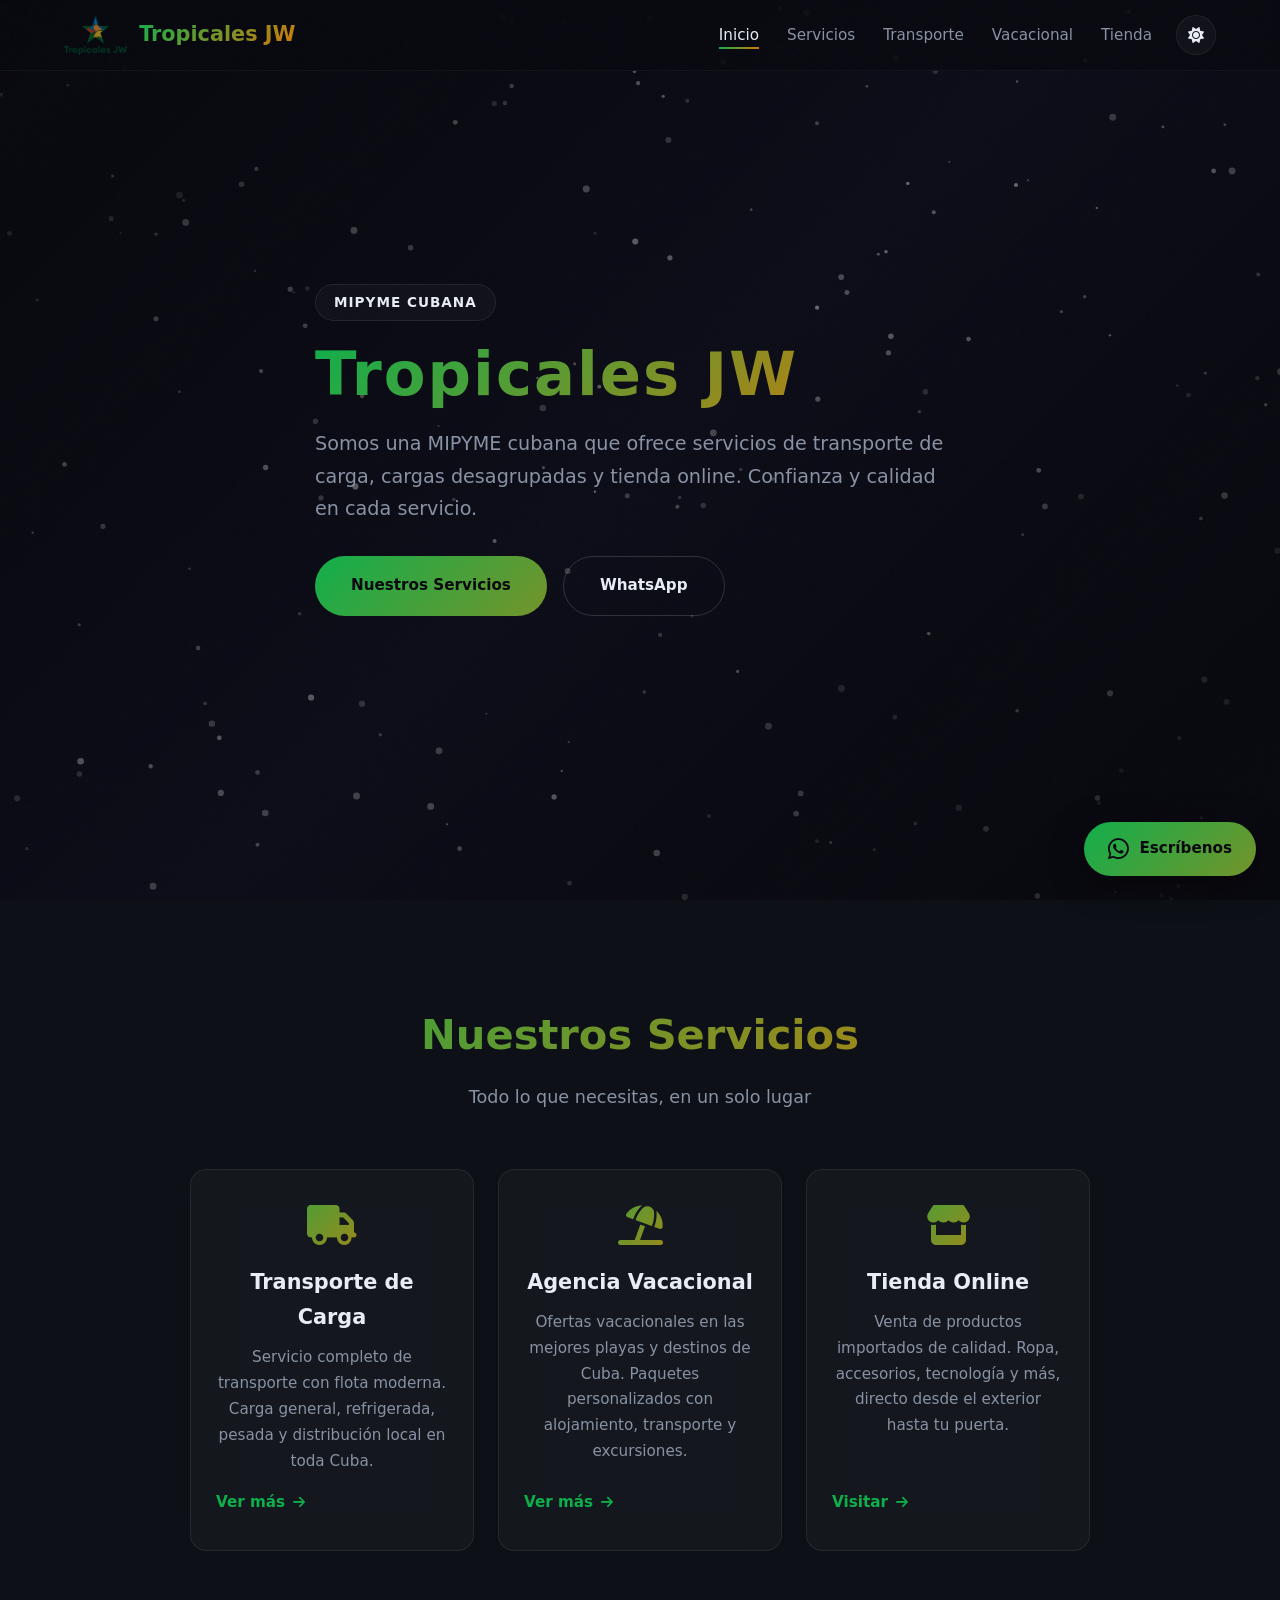
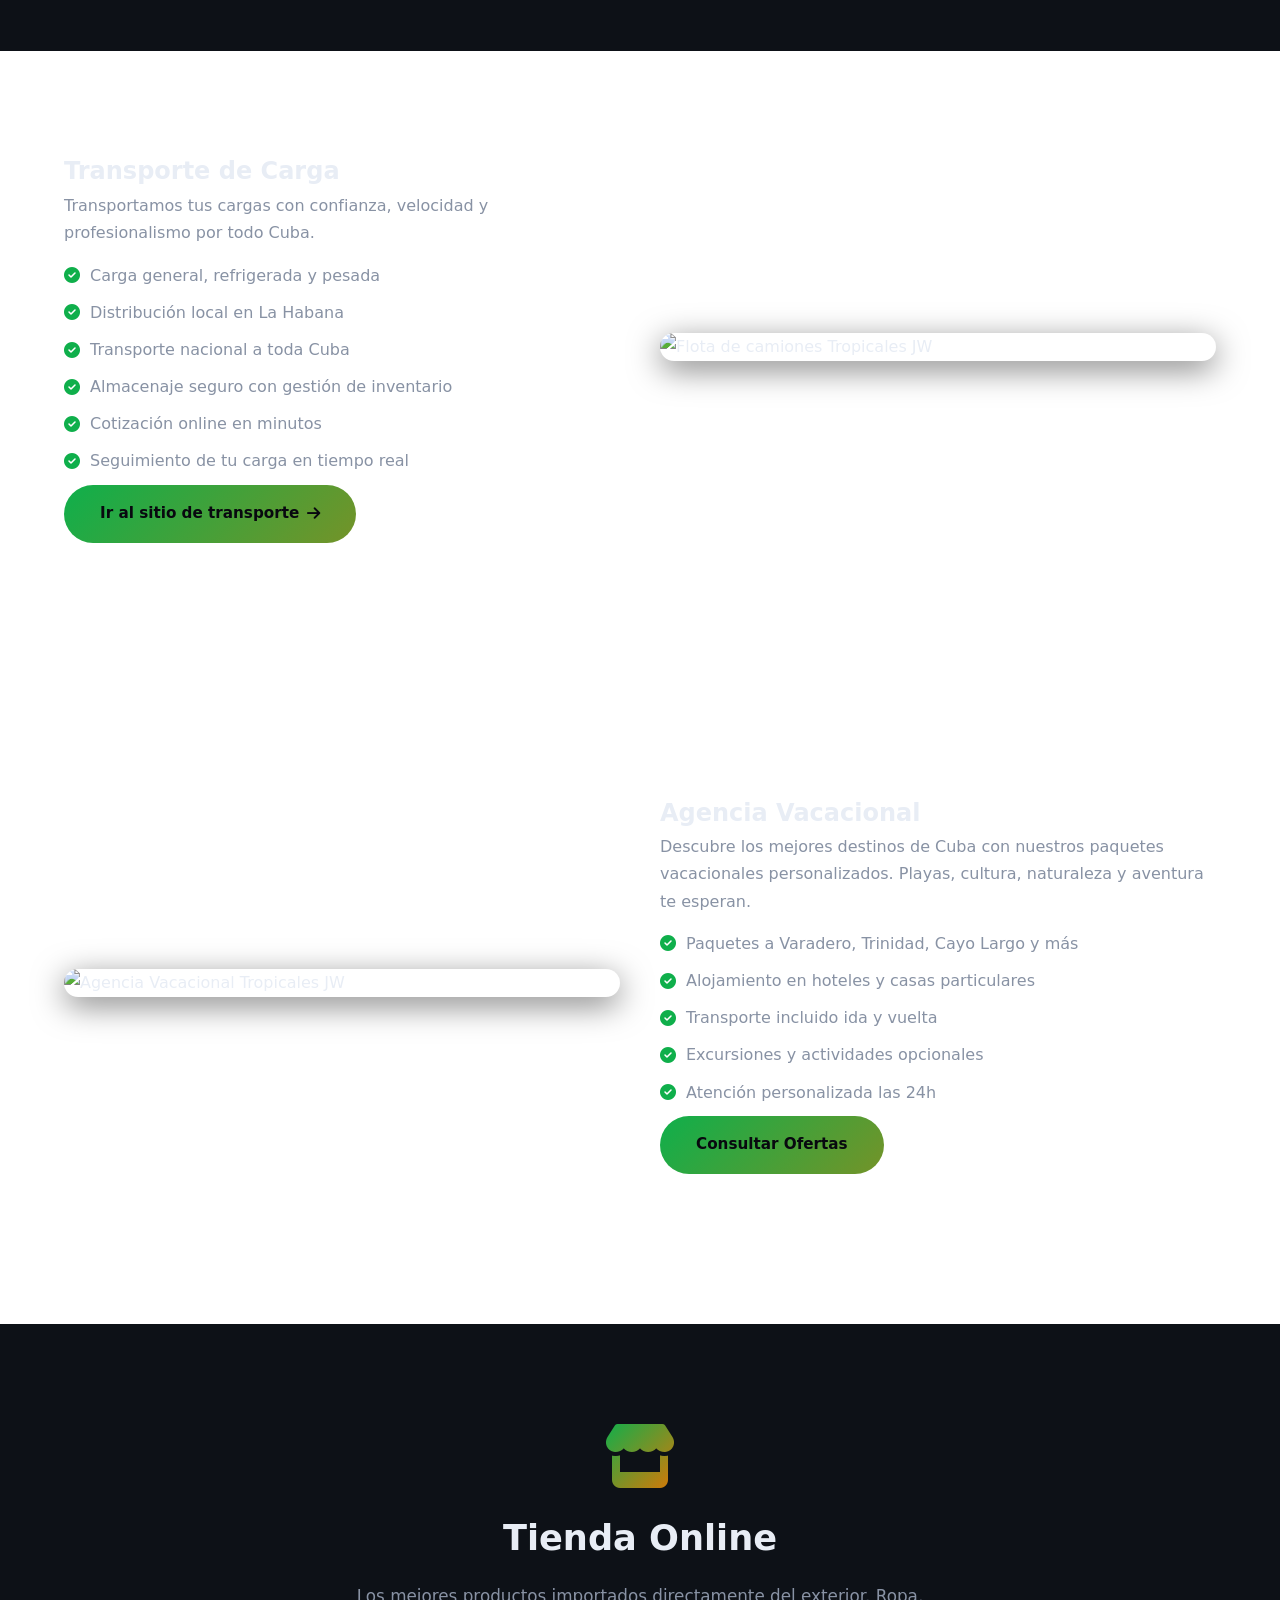
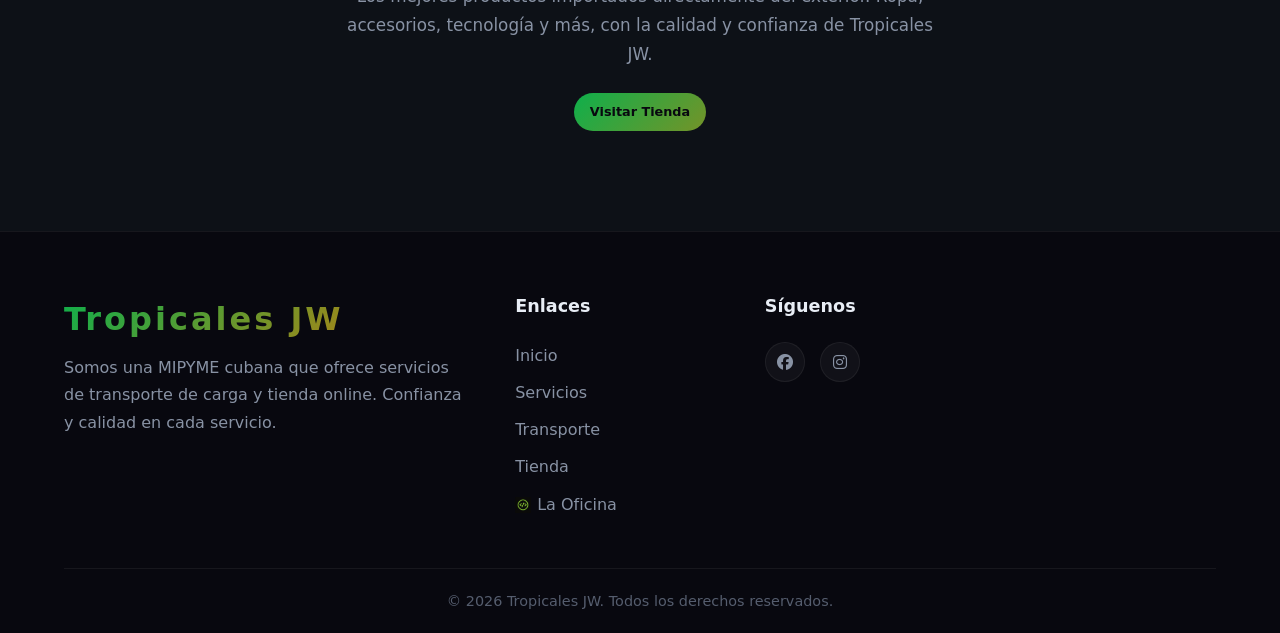
==== commit 42dfa31f: "Quita SRI de Font Awesome (causaba que no carguen los iconos)" ====
--- a/index.html
+++ b/index.html
@@ -19,7 +19,7 @@
   <link rel="canonical" href="https://tropicalesjw.com/">
   <link rel="stylesheet" href="css/style.css">
   <link rel="stylesheet" href="css/hub.css">
-  <link rel="stylesheet" href="https://cdnjs.cloudflare.com/ajax/libs/font-awesome/6.5.0/css/all.min.css" integrity="sha384-o6I2CkkWC//PSjvWC/eYN7l3xM3tJm8ZzVkCOfp//W05QcE3mlGskpoHB6XqI+B" crossorigin="anonymous">
+  <link rel="stylesheet" href="https://cdnjs.cloudflare.com/ajax/libs/font-awesome/6.5.0/css/all.min.css" crossorigin="anonymous">
 </head>
 <body>
   <header class="header">
